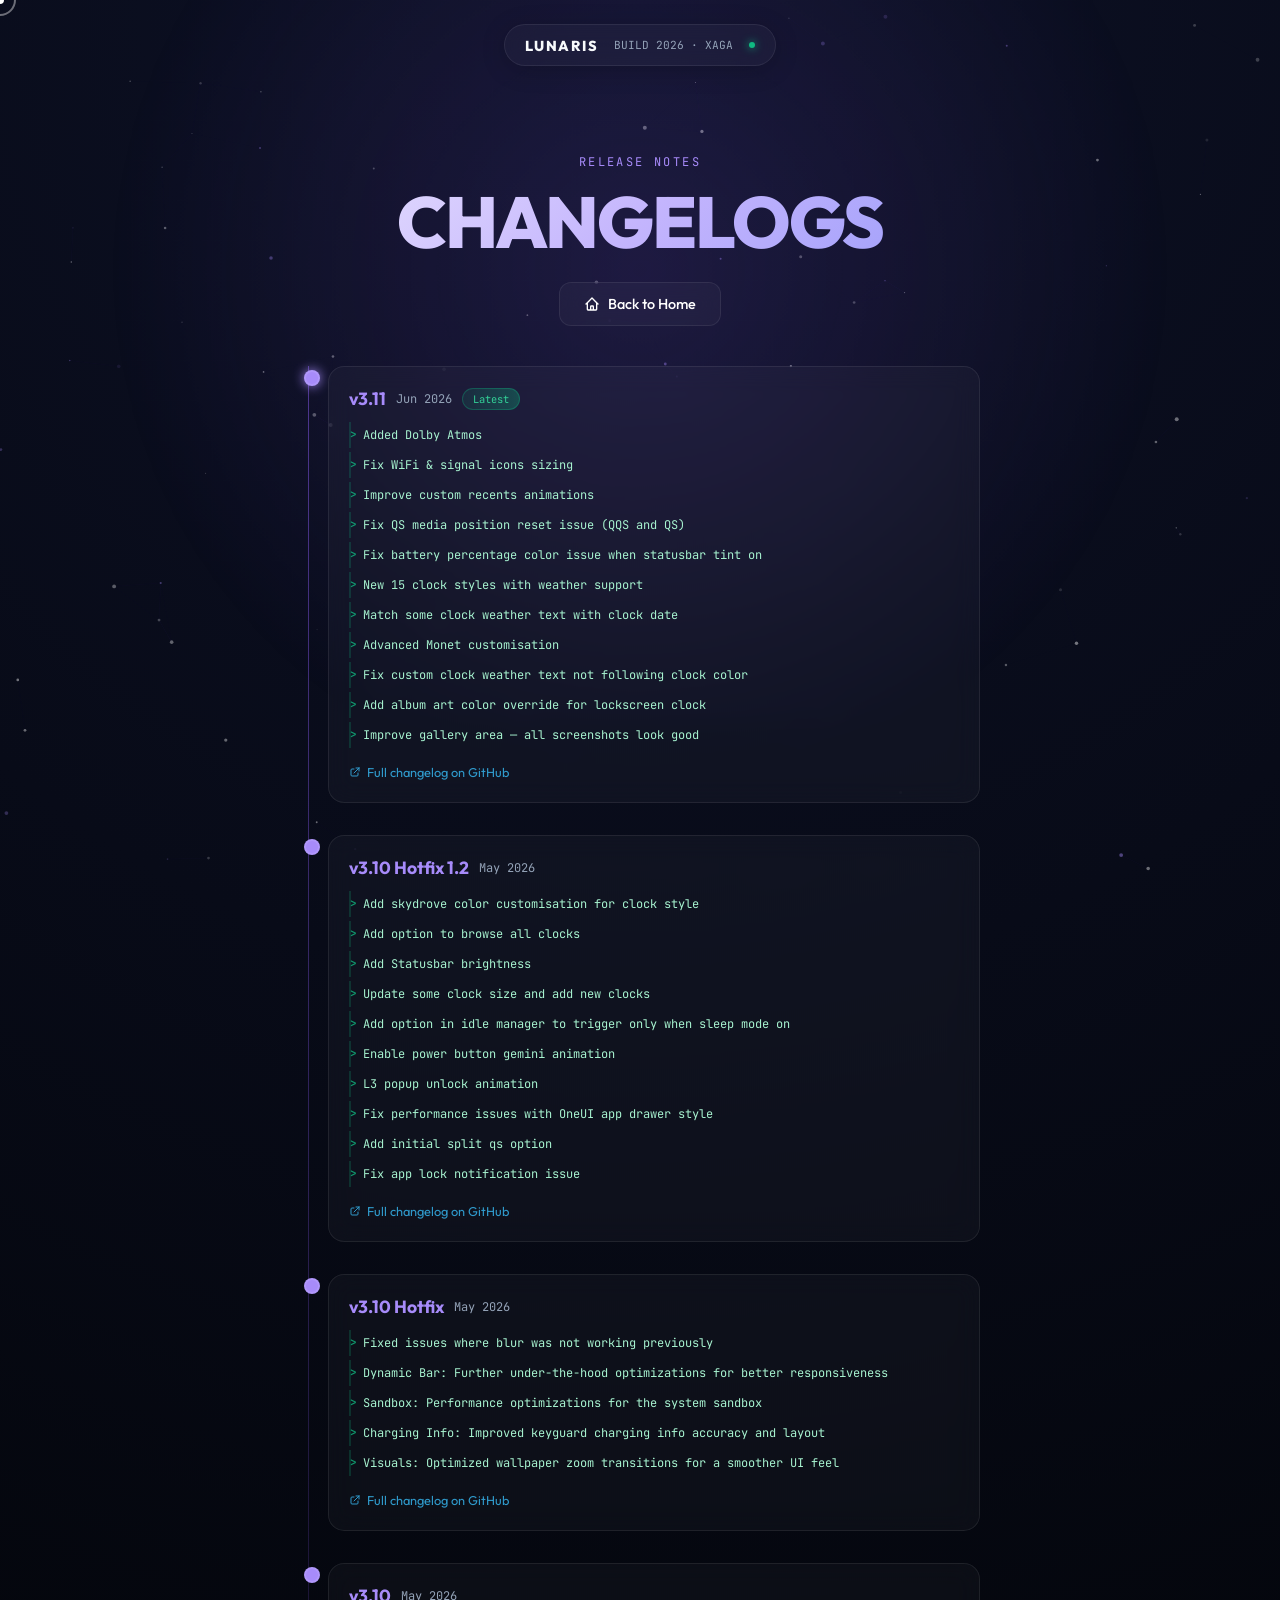
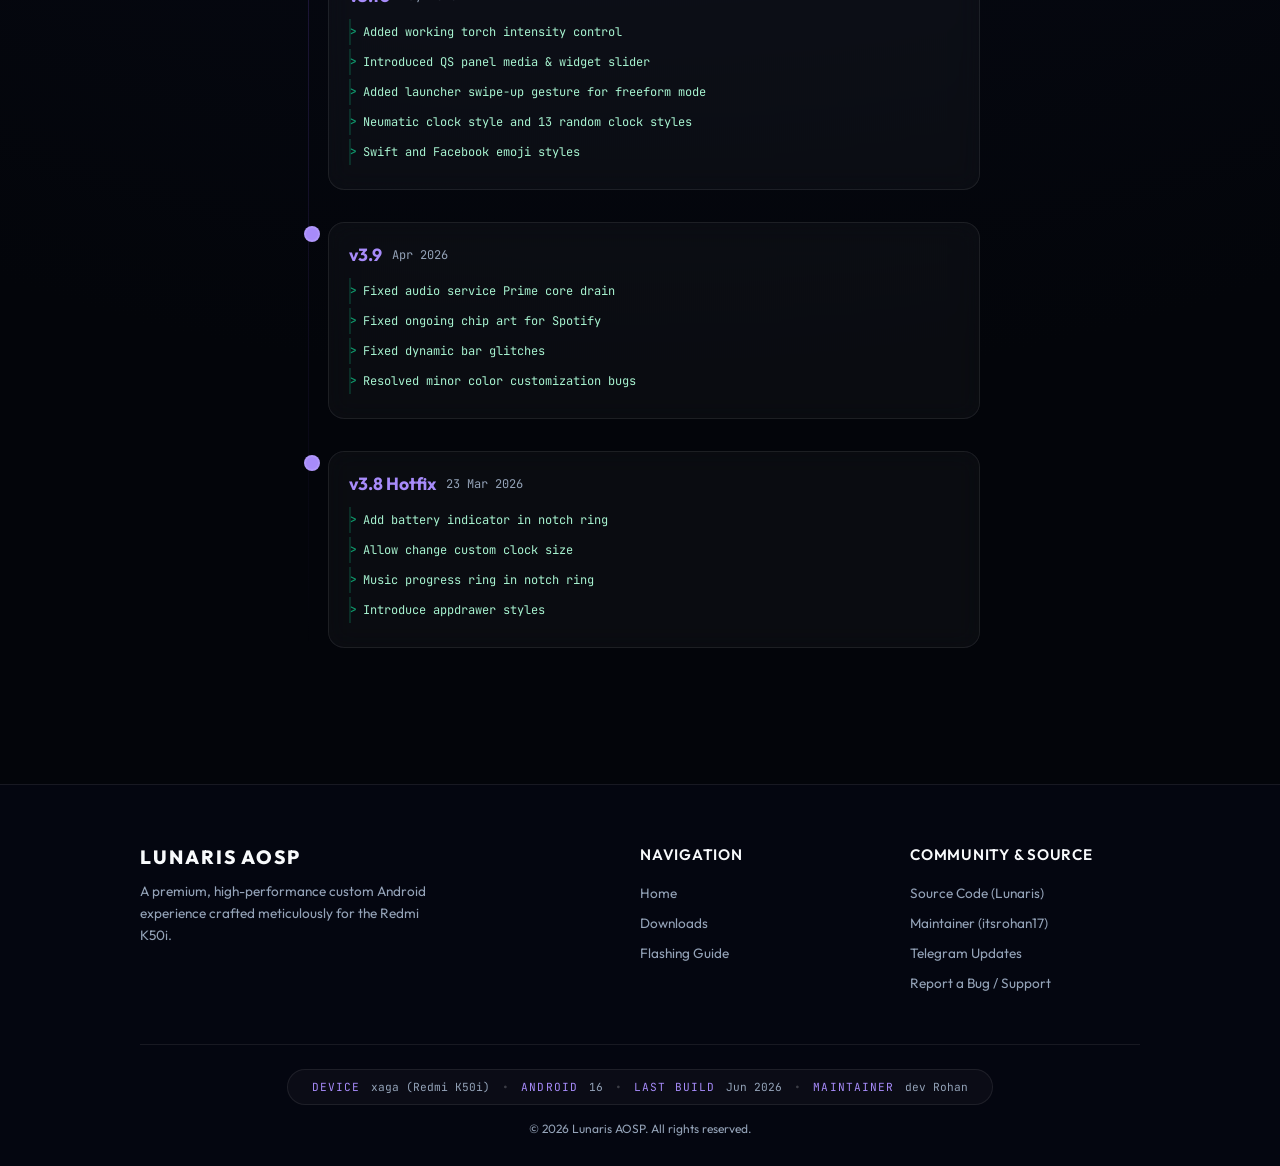
==== changelog.html @ ad2a1cb1 "Lunaris v3.11 update push" ====
<!DOCTYPE html>
<html lang="en">
<head>
  <meta charset="UTF-8">
  <meta name="viewport" content="width=device-width, initial-scale=1.0">
  <meta name="theme-color" content="#03050a">
  <title>Changelogs · Lunaris AOSP</title>
  <link rel="preconnect" href="https://fonts.googleapis.com">
  <link rel="preconnect" href="https://fonts.gstatic.com" crossorigin>
  <link href="https://fonts.googleapis.com/css2?family=Outfit:wght@300;400;500;600;700;800&family=JetBrains+Mono:wght@400;500&display=swap" rel="stylesheet">
  <script src="perf.js"></script>
  <link rel="stylesheet" href="perf.css">

  <style>
    :root { --bg: #03050a; --bg-gradient: radial-gradient(circle at top, #0d1126 0%, #03050a 70%); --border: rgba(255, 255, 255, 0.06); --violet: #a78bfa; --accent: #8b5cf6; --sky: #38bdf8; --text: #f8fafc; --muted: #94a3b8; --glass: rgba(255, 255, 255, 0.03); --glass-border: rgba(255, 255, 255, 0.08); }
    * { margin: 0; padding: 0; box-sizing: border-box; -webkit-tap-highlight-color: transparent; }
    html { scroll-behavior: smooth; }
    body { font-family: 'Outfit', sans-serif; background: var(--bg); background-image: var(--bg-gradient); color: var(--text); overflow-x: hidden; -webkit-font-smoothing: antialiased; }
    .ambient-glow { position: fixed; top: -20vh; left: 50%; transform: translateX(-50%); width: 120vw; height: 100vh; background: radial-gradient(circle, rgba(139, 92, 246, 0.15) 0%, transparent 60%); z-index: 0; pointer-events: none; animation: nebulaBreathe 12s ease-in-out infinite alternate; will-change: transform; }
    @media (max-width: 768px) { .ambient-glow { animation: none; opacity: 0.8; } }
    @keyframes nebulaBreathe { 0% { transform: translateX(-50%) scale(1); opacity: 0.8; } 100% { transform: translateX(-48%) scale(1.05); opacity: 1; } }
    #pc { position: fixed; inset: 0; z-index: 0; pointer-events: none; opacity: 0.7; }
    .rev { opacity: 0; transform: translateY(20px); animation: fadeUp 0.8s cubic-bezier(0.16, 1, 0.3, 1) forwards; }
    @keyframes fadeUp { to { opacity: 1; transform: translateY(0); } }
    .d1 { animation-delay: 0.1s; } .d2 { animation-delay: 0.2s; } .d3 { animation-delay: 0.3s; }
    header { position: relative; z-index: 10; padding: 24px 16px 0; text-align: center; }
    .nav { display: inline-flex; justify-content: space-between; align-items: center; margin: 0 auto 48px; padding: 10px 20px; background: var(--glass); border: 1px solid var(--glass-border); border-radius: 100px; backdrop-filter: blur(16px); box-shadow: 0 4px 24px rgba(0,0,0,0.2); gap: 16px; animation: navGlow 6s ease-in-out infinite; }
    @keyframes navGlow { 0%, 100% { border-color: rgba(255,255,255,0.08); box-shadow: 0 4px 24px rgba(0,0,0,0.2); } 50% { border-color: rgba(139,92,246,0.2); box-shadow: 0 4px 30px rgba(139,92,246,0.1); } }
    .nav-logo { font-weight: 800; font-size: 0.9rem; letter-spacing: 0.1em; color: var(--text); }
    .nav-badge { font-family: 'JetBrains Mono', monospace; font-size: 0.7rem; color: var(--muted); }
    .nav-dot { width: 6px; height: 6px; border-radius: 50%; background: #10b981; box-shadow: 0 0 8px #10b981; }
    .hero-content { margin-top: 40px; }
    .eyebrow { font-family: 'JetBrains Mono', monospace; font-size: 0.75rem; letter-spacing: 0.2em; color: var(--violet); text-transform: uppercase; margin-bottom: 16px; }
    h1 { font-size: clamp(2.5rem, 8vw, 4.5rem); font-weight: 800; line-height: 1; letter-spacing: -0.03em; background: linear-gradient(135deg, #fff 0%, #c4b5fd 25%, #818cf8 50%, #c4b5fd 75%, #fff 100%); background-size: 200% 200%; -webkit-background-clip: text; background-clip: text; color: transparent; margin-bottom: 24px; animation: gradientShift 8s ease infinite; }
    @keyframes gradientShift { 0% { background-position: 0% 50%; } 50% { background-position: 100% 50%; } 100% { background-position: 0% 50%; } }
    .btns { display: flex; flex-wrap: wrap; gap: 12px; justify-content: center; margin-bottom: 40px; position: relative; z-index: 20; }
    .btn { position: relative; display: inline-flex; align-items: center; gap: 8px; padding: 12px 24px; font-weight: 500; font-size: 0.9rem; border-radius: 12px; text-decoration: none; color: #fff; border: 1px solid transparent; cursor: pointer; overflow: hidden; transition: all 0.3s cubic-bezier(0.25, 0.8, 0.25, 1); }
    .btn:hover { transform: translateY(-3px); }
    .btn:active { transform: translateY(1px); }
    .btn::after { content: ''; position: absolute; top: 0; left: -100%; width: 50%; height: 100%; background: linear-gradient(90deg, transparent, rgba(255,255,255,0.25), transparent); transform: skewX(-20deg); transition: 0.6s ease; }
    .btn:hover::after { left: 150%; }
    .bg { background: var(--glass); border-color: var(--glass-border); backdrop-filter: blur(10px); }
    .bg:hover { background: rgba(255,255,255,0.08); border-color: rgba(255,255,255,0.2); box-shadow: 0 8px 24px rgba(0,0,0,0.3); }
    .timeline-section { position: relative; z-index: 10; padding: 0 16px 64px; }
    .timeline { max-width: 680px; margin: 0 auto; position: relative; padding-left: 28px; }
    .timeline::before { content: ''; position: absolute; left: 8px; top: 0; bottom: 0; width: 1px; background: linear-gradient(to bottom, rgba(139,92,246,0.5), transparent); }
    .scroll-reveal { opacity: 0; transform: translateY(24px); transition: opacity 0.7s cubic-bezier(0.16,1,0.3,1), transform 0.7s cubic-bezier(0.16,1,0.3,1); }
    .scroll-reveal.active { opacity: 1; transform: translateY(0); }
    .tl-item { position: relative; margin-bottom: 32px; opacity: 0; transform: translateX(-20px); transition: opacity 0.6s cubic-bezier(0.16,1,0.3,1), transform 0.6s cubic-bezier(0.16,1,0.3,1); }
    .tl-item.visible { opacity: 1; transform: translateX(0); }
    .tl-dot { position: absolute; left: -24px; top: 4px; width: 16px; height: 16px; border-radius: 50%; background: var(--violet); border: 2px solid rgba(255,255,255,0.1); }
    .tl-dot.latest { box-shadow: 0 0 12px var(--violet); }
    .tl-card { background: var(--glass); border: 1px solid var(--glass-border); border-radius: 16px; padding: 20px; backdrop-filter: blur(12px); transition: border-color 0.4s, transform 0.4s cubic-bezier(0.16,1,0.3,1), box-shadow 0.4s; }
    .tl-item.visible .tl-card:hover { border-color: rgba(139,92,246,0.3); }
    .tl-item:first-child.visible .tl-card { animation: tlLatestGlow 4s ease-in-out infinite; }
    @keyframes tlLatestGlow {
      0%, 100% { border-color: rgba(139,92,246,0.15); box-shadow: 0 0 20px rgba(139,92,246,0.05); }
      50% { border-color: rgba(139,92,246,0.35); box-shadow: 0 0 30px rgba(139,92,246,0.12), 0 8px 32px rgba(139,92,246,0.08); }
    }
    .tl-header { display: flex; align-items: center; gap: 10px; margin-bottom: 12px; flex-wrap: wrap; }
    .tl-version { font-weight: 700; font-size: 1.1rem; color: var(--violet); }
    .tl-date { font-family: 'JetBrains Mono', monospace; font-size: 0.75rem; color: var(--muted); }
    .tl-badge { font-size: 0.65rem; padding: 3px 10px; border-radius: 20px; font-family: 'JetBrains Mono', monospace; }
    .tl-badge.latest { background: rgba(16,185,129,0.15); border: 1px solid rgba(16,185,129,0.3); color: #34d399; }
    .tl-changes { list-style: none; padding: 0; }
    .tl-changes li { font-family: 'JetBrains Mono', monospace; font-size: 0.75rem; color: #a7f3d0; padding: 4px 0 4px 12px; position: relative; line-height: 1.5; border-left: 2px solid rgba(16,185,129,0.2); margin-bottom: 4px; }
    .tl-changes li::before { content: '>'; position: absolute; left: -1px; color: rgba(16,185,129,0.8); font-weight: 700; font-size: 0.7rem; }
    .tl-link { display: inline-flex; align-items: center; gap: 6px; margin-top: 12px; font-size: 0.8rem; color: var(--sky); text-decoration: none; opacity: 0.8; transition: opacity 0.25s, transform 0.25s; }
    .tl-link:hover { opacity: 1; transform: translateX(4px); }
    .premium-footer { position: relative; z-index: 10; background: rgba(5, 8, 20, 0.6); border-top: 1px solid var(--glass-border); padding: 60px 20px 30px; margin-top: 40px; }
    .footer-grid { display: grid; grid-template-columns: 2fr 1fr 1fr; gap: 40px; max-width: 1000px; margin: 0 auto 40px; }
    @media (max-width: 768px) { .footer-grid { grid-template-columns: 1fr; text-align: center; } }
    .footer-col h4 { font-weight: 600; font-size: 0.95rem; color: var(--text); margin-bottom: 20px; letter-spacing: 0.05em; text-transform: uppercase; }
    .footer-col a { display: block; color: var(--muted); text-decoration: none; font-size: 0.85rem; margin-bottom: 12px; transition: color 0.2s, padding-left 0.2s; }
    .footer-col a:hover { color: var(--violet); padding-left: 5px; }
    .brand-col .footer-logo { font-weight: 800; font-size: 1.2rem; letter-spacing: 0.1em; color: var(--text); display: block; margin-bottom: 12px; }
    .brand-col .footer-desc { color: var(--muted); font-size: 0.85rem; line-height: 1.6; max-width: 300px; }
    @media (max-width: 768px) { .brand-col .footer-desc { margin: 0 auto; } }
    .footer-bottom { max-width: 1000px; margin: 0 auto; border-top: 1px solid var(--glass-border); padding-top: 24px; display: flex; flex-direction: column; align-items: center; gap: 16px; }
    .device-info { display: flex; flex-wrap: wrap; justify-content: center; gap: 12px; font-family: 'JetBrains Mono', monospace; font-size: 0.7rem; color: var(--muted); background: var(--glass); padding: 10px 24px; border-radius: 30px; border: 1px solid var(--glass-border); }
    .info-label { color: var(--violet); text-transform: uppercase; letter-spacing: 0.1em; margin-right: 4px; }
    .dot-sep { color: rgba(255,255,255,0.2); }
    .copyright { font-size: 0.75rem; color: var(--muted); }
    ::-webkit-scrollbar { width: 8px; } ::-webkit-scrollbar-track { background: var(--bg); } ::-webkit-scrollbar-thumb { background: rgba(139,92,246,0.5); border-radius: 10px; } ::-webkit-scrollbar-thumb:hover { background: rgba(139,92,246,0.8); }
    /* === ANIMATIONS === */
    @keyframes timelineGlow {
      0%, 100% { background: linear-gradient(to bottom, rgba(139,92,246,0.5), transparent); }
      50% { background: linear-gradient(to bottom, rgba(139,92,246,0.9), rgba(139,92,246,0.2), transparent); }
    }
    .timeline::before { animation: timelineGlow 4s ease-in-out infinite; }

    @keyframes dotPulseTimeline {
      0%, 100% { box-shadow: 0 0 12px var(--violet); transform: scale(1); }
      50% { box-shadow: 0 0 20px var(--violet), 0 0 30px rgba(139,92,246,0.3); transform: scale(1.2); }
    }
    .tl-dot.latest { animation: dotPulseTimeline 2.5s ease-in-out infinite; }

    .tl-item.visible .tl-card:hover { transform: translateY(-3px); box-shadow: 0 10px 30px rgba(139,92,246,0.1); }

    @keyframes badgeShimmer {
      0% { background-position: -200% center; }
      100% { background-position: 200% center; }
    }
    .tl-badge.latest { background: linear-gradient(90deg, rgba(16,185,129,0.1) 0%, rgba(16,185,129,0.3) 50%, rgba(16,185,129,0.1) 100%); background-size: 200% 100%; animation: badgeShimmer 3s ease-in-out infinite; }

    .tl-changes li { opacity: 0; transform: translateX(-8px); transition: opacity 0.3s, transform 0.3s; }
    .tl-item.visible .tl-changes li { opacity: 1; transform: translateX(0); }
    .tl-item.visible .tl-changes li:nth-child(1) { transition-delay: 0.05s; }
    .tl-item.visible .tl-changes li:nth-child(2) { transition-delay: 0.1s; }
    .tl-item.visible .tl-changes li:nth-child(3) { transition-delay: 0.15s; }
    .tl-item.visible .tl-changes li:nth-child(4) { transition-delay: 0.2s; }
    .tl-item.visible .tl-changes li:nth-child(5) { transition-delay: 0.25s; }
    .tl-item.visible .tl-changes li:nth-child(6) { transition-delay: 0.3s; }
    .tl-item.visible .tl-changes li:nth-child(7) { transition-delay: 0.35s; }
    .tl-item.visible .tl-changes li:nth-child(8) { transition-delay: 0.4s; }
    .tl-item.visible .tl-changes li:nth-child(9) { transition-delay: 0.45s; }
    .tl-item.visible .tl-changes li:nth-child(10) { transition-delay: 0.5s; }
    .tl-item.visible .tl-changes li:nth-child(11) { transition-delay: 0.55s; }
    .tl-item.visible .tl-changes li:nth-child(12) { transition-delay: 0.6s; }
    @keyframes dotPulse {
      0%, 100% { box-shadow: 0 0 8px #10b981; }
      50% { box-shadow: 0 0 16px #10b981, 0 0 24px rgba(16,185,129,0.3); }
    }
    .nav-dot { animation: dotPulse 2s ease-in-out infinite; }

    .tl-version { transition: color 0.3s; }
    .tl-card:hover .tl-version { background: linear-gradient(135deg, var(--violet), #818cf8); -webkit-background-clip: text; background-clip: text; color: transparent; }

    .footer-col a { position: relative; }
    .footer-col a::before { content: '\2192'; position: absolute; left: -15px; opacity: 0; transform: translateX(-5px); transition: opacity 0.2s, transform 0.2s; color: var(--violet); }
    .footer-col a:hover::before { opacity: 1; transform: translateX(0); }

    @media (prefers-reduced-motion: reduce) {
      *, *::before, *::after { animation-duration: 0.01ms !important; animation-iteration-count: 1 !important; transition-duration: 0.01ms !important; }
    }
    @media (max-width: 768px) {
      .tl-dot.latest { animation: none; }
      .timeline::before { animation: none; }
      .tl-badge.latest { animation: none; }
      .tl-item:first-child.visible .tl-card { animation: none; }
      .nav { animation: none; }
      h1 { animation: none; }
      .footer-col a::before { display: none; }
    }

    @media (hover: hover) and (pointer: fine) { body { cursor: none; } .cursor-dot { width: 8px; height: 8px; background: #fff; position: fixed; pointer-events: none; border-radius: 50%; z-index: 99999; transform: translate(-50%, -50%); will-change: left, top; } .cursor-ring { width: 32px; height: 32px; border: 2px solid rgba(255,255,255,0.4); position: fixed; pointer-events: none; border-radius: 50%; z-index: 99998; transform: translate(-50%, -50%); transition: width 0.25s cubic-bezier(0.16,1,0.3,1), height 0.25s cubic-bezier(0.16,1,0.3,1), border-color 0.25s; will-change: left, top; } }
  </style>

</head>
<body>

  <canvas id="pc"></canvas>
  <div class="ambient-glow" id="nebula"></div>
  <div class="cursor-dot" id="cur-dot"></div>
  <div class="cursor-ring" id="cur-ring"></div>

  <header>
    <nav class="nav scroll-reveal">
      <a href="index.html" style="text-decoration:none;"><span class="nav-logo">LUNARIS</span></a>
      <span class="nav-badge">BUILD 2026 · XAGA</span>
      <div class="nav-dot"></div>
    </nav>
    <div class="hero-content">
      <p class="eyebrow rev d1">Release Notes</p>
      <div class="title-wrap rev d2">
        <h1>CHANGELOGS</h1>
      </div>
      <div class="btns rev d3">
        <a href="index.html" class="btn bg">
          <svg width="16" height="16" fill="none" stroke="currentColor" viewBox="0 0 24 24"><path stroke-linecap="round" stroke-linejoin="round" stroke-width="2" d="M3 12l2-2m0 0l7-7 7 7M5 10v10a1 1 0 001 1h3m10-11l2 2m-2-2v10a1 1 0 01-1 1h-3m-6 0a1 1 0 001-1v-4a1 1 0 011-1h2a1 1 0 011 1v4a1 1 0 001 1m-6 0h6"/></svg>
          Back to Home
        </a>
      </div>
    </div>
  </header>

  <section class="timeline-section scroll-reveal" id="changelog-section">
    <div class="timeline">
      
      <!-- v3.11 Entry -->
      <div class="tl-item">
        <div class="tl-dot latest"></div>
        <div class="tl-card">
          <div class="tl-header">
            <span class="tl-version">v3.11</span>
            <span class="tl-date">Jun 2026</span>
            <span class="tl-badge latest">Latest</span>
          </div>
          <ul class="tl-changes">
            <li>Added Dolby Atmos</li>
            <li>Fix WiFi & signal icons sizing</li>
            <li>Improve custom recents animations</li>
            <li>Fix QS media position reset issue (QQS and QS)</li>
            <li>Fix battery percentage color issue when statusbar tint on</li>
            <li>New 15 clock styles with weather support</li>
            <li>Match some clock weather text with clock date</li>
            <li>Advanced Monet customisation</li>
            <li>Fix custom clock weather text not following clock color</li>
            <li>Add album art color override for lockscreen clock</li>
            <li>Improve gallery area — all screenshots look good</li>
          </ul>
          <a href="https://github.com/itsrohan17/Lunaris-Aosp-xaga-/blob/main/CHANGELOG.md" target="_blank" class="tl-link">
            <svg width="12" height="12" fill="none" stroke="currentColor" viewBox="0 0 24 24"><path stroke-linecap="round" stroke-linejoin="round" stroke-width="2" d="M10 6H6a2 2 0 00-2 2v10a2 2 0 002 2h10a2 2 0 002-2v-4M14 4h6m0 0v6m0-6L10 14"/></svg>
            Full changelog on GitHub
          </a>
        </div>
      </div>

      <!-- v3.10 Hotfix 1.2 Entry -->
      <div class="tl-item">
        <div class="tl-dot"></div>
        <div class="tl-card">
          <div class="tl-header">
            <span class="tl-version">v3.10 Hotfix 1.2</span>
            <span class="tl-date">May 2026</span>
          </div>
          <ul class="tl-changes">
            <li>Add skydrove color customisation for clock style</li>
            <li>Add option to browse all clocks</li>
            <li>Add Statusbar brightness</li>
            <li>Update some clock size and add new clocks</li>
            <li>Add option in idle manager to trigger only when sleep mode on</li>
            <li>Enable power button gemini animation</li>
            <li>L3 popup unlock animation</li>
            <li>Fix performance issues with OneUI app drawer style</li>
            <li>Add initial split qs option</li>
            <li>Fix app lock notification issue</li>
          </ul>
          <a href="https://github.com/itsrohan17/Lunaris-Aosp-xaga-/blob/main/CHANGELOG.md" target="_blank" class="tl-link">
            <svg width="12" height="12" fill="none" stroke="currentColor" viewBox="0 0 24 24"><path stroke-linecap="round" stroke-linejoin="round" stroke-width="2" d="M10 6H6a2 2 0 00-2 2v10a2 2 0 002 2h10a2 2 0 002-2v-4M14 4h6m0 0v6m0-6L10 14"/></svg>
            Full changelog on GitHub
          </a>
        </div>
      </div>

      <!-- v3.10 Hotfix Entry -->
      <div class="tl-item">
        <div class="tl-dot"></div>
        <div class="tl-card">
          <div class="tl-header">
            <span class="tl-version">v3.10 Hotfix</span>
            <span class="tl-date">May 2026</span>
          </div>
          <ul class="tl-changes">
            <li>Fixed issues where blur was not working previously</li>
            <li>Dynamic Bar: Further under-the-hood optimizations for better responsiveness</li>
            <li>Sandbox: Performance optimizations for the system sandbox</li>
            <li>Charging Info: Improved keyguard charging info accuracy and layout</li>
            <li>Visuals: Optimized wallpaper zoom transitions for a smoother UI feel</li>
          </ul>
          <a href="https://github.com/itsrohan17/Lunaris-Aosp-xaga-/blob/main/CHANGELOG.md" target="_blank" class="tl-link">
            <svg width="12" height="12" fill="none" stroke="currentColor" viewBox="0 0 24 24"><path stroke-linecap="round" stroke-linejoin="round" stroke-width="2" d="M10 6H6a2 2 0 00-2 2v10a2 2 0 002 2h10a2 2 0 002-2v-4M14 4h6m0 0v6m0-6L10 14"/></svg>
            Full changelog on GitHub
          </a>
        </div>
      </div>

      <!-- v3.10 -->
      <div class="tl-item">
        <div class="tl-dot"></div>
        <div class="tl-card">
          <div class="tl-header">
            <span class="tl-version">v3.10</span>
            <span class="tl-date">May 2026</span>
          </div>
          <ul class="tl-changes">
            <li>Added working torch intensity control</li>
            <li>Introduced QS panel media & widget slider</li>
            <li>Added launcher swipe-up gesture for freeform mode</li>
            <li>Neumatic clock style and 13 random clock styles</li>
            <li>Swift and Facebook emoji styles</li>
          </ul>
        </div>
      </div>

      <!-- v3.9 -->
      <div class="tl-item">
        <div class="tl-dot"></div>
        <div class="tl-card">
          <div class="tl-header">
            <span class="tl-version">v3.9</span>
            <span class="tl-date">Apr 2026</span>
          </div>
          <ul class="tl-changes">
            <li>Fixed audio service Prime core drain</li>
            <li>Fixed ongoing chip art for Spotify</li>
            <li>Fixed dynamic bar glitches</li>
            <li>Resolved minor color customization bugs</li>
          </ul>
        </div>
      </div>

      <!-- v3.8 Hotfix -->
      <div class="tl-item">
        <div class="tl-dot"></div>
        <div class="tl-card">
          <div class="tl-header">
            <span class="tl-version">v3.8 Hotfix</span>
            <span class="tl-date">23 Mar 2026</span>
          </div>
          <ul class="tl-changes">
            <li>Add battery indicator in notch ring</li>
            <li>Allow change custom clock size</li>
            <li>Music progress ring in notch ring</li>
            <li>Introduce appdrawer styles</li>
          </ul>
        </div>
      </div>

    </div>
  </section>

  <footer class="premium-footer scroll-reveal">
    <div class="footer-grid">
      <div class="footer-col brand-col">
        <span class="footer-logo">LUNARIS AOSP</span>
        <p class="footer-desc">A premium, high-performance custom Android experience crafted meticulously for the Redmi K50i.</p>
      </div>
      <div class="footer-col">
        <h4>Navigation</h4>
        <a href="index.html">Home</a>
        <a href="downloads.html">Downloads</a>
        <a href="guide.html">Flashing Guide</a>
      </div>
      <div class="footer-col">
        <h4>Community & Source</h4>
        <a href="https://github.com/Lunaris-AOSP" target="_blank">Source Code (Lunaris)</a>
        <a href="https://github.com/itsrohan17" target="_blank">Maintainer (itsrohan17)</a>
        <a href="https://t.me/screenshotsxaga" target="_blank">Telegram Updates</a>
        <a href="https://t.me/XAGASupport" target="_blank">Report a Bug / Support</a>
      </div>
    </div>
    <div class="footer-bottom">
      <div class="device-info">
        <span><span class="info-label">Device</span> xaga (Redmi K50i)</span>
        <span class="dot-sep">•</span>
        <span><span class="info-label">Android</span> 16</span>
        <span class="dot-sep">•</span>
        <span><span class="info-label">Last Build</span> Jun 2026</span>
        <span class="dot-sep">•</span>
        <span><span class="info-label">Maintainer</span> dev Rohan</span>
      </div>
      <p class="copyright">© 2026 Lunaris AOSP. All rights reserved.</p>
    </div>
  </footer>

  <script>
    (function () {
      const isMobile = window.LUNARIS_IS_MOBILE ?? matchMedia('(max-width:767px)').matches;

      if (!isMobile) {
        const canvas = document.getElementById('pc');
        const ctx = canvas && canvas.getContext('2d');
        if (canvas && ctx) {
          let W, H, targetX = 0, targetY = 0, currentX = 0, currentY = 0;
          function resize() { W = canvas.width = innerWidth; H = canvas.height = innerHeight; }
          addEventListener('resize', resize, { passive: true }); resize();
          document.addEventListener('mousemove', (e) => { targetX = (e.clientX - W / 2) * 0.05; targetY = (e.clientY - H / 2) * 0.05; });
          const pts = Array.from({ length: 100 }, () => ({ x: Math.random() * W, y: Math.random() * H, vx: (Math.random() - 0.5) * 0.08, vy: (Math.random() - 0.5) * 0.08 - 0.04, s: Math.random() * 1.5 + 0.5, a: Math.random() * 0.5 + 0.1, td: 1, ts: Math.random() * 0.004 + 0.001, depth: Math.random() * 0.8 + 0.2, hue: Math.random() > 0.7 }));
          const LINK_DIST = 90;
          function loop() {
            ctx.clearRect(0, 0, W, H); currentX += (targetX - currentX) * 0.04; currentY += (targetY - currentY) * 0.04;
            const positions = pts.map(p => {
              p.x += p.vx; p.y += p.vy; p.a += p.ts * p.td;
              if (p.a > 0.8 || p.a < 0.1) p.td *= -1;
              if (p.x > W) p.x = 0; if (p.x < 0) p.x = W; if (p.y > H) p.y = 0; if (p.y < 0) p.y = H;
              return { x: p.x + (currentX * p.depth), y: p.y + (currentY * p.depth), a: p.a, hue: p.hue, s: p.s };
            });
            for (let i = 0; i < positions.length; i++) {
              for (let j = i + 1; j < positions.length; j++) {
                const dx = positions[i].x - positions[j].x, dy = positions[i].y - positions[j].y;
                const dist = Math.hypot(dx, dy);
                if (dist < LINK_DIST) {
                  const alpha = (1 - dist / LINK_DIST) * 0.12;
                  ctx.beginPath(); ctx.moveTo(positions[i].x, positions[i].y); ctx.lineTo(positions[j].x, positions[j].y);
                  ctx.strokeStyle = `rgba(139, 92, 246, ${alpha})`; ctx.lineWidth = 0.5; ctx.stroke();
                }
              }
            }
            positions.forEach((pos, i) => {
              const p = pts[i];
              ctx.beginPath(); ctx.arc(pos.x, pos.y, p.s, 0, Math.PI * 2);
              ctx.fillStyle = pos.hue ? `rgba(167, 139, 250, ${pos.a})` : `rgba(255, 255, 255, ${pos.a})`;
              ctx.fill();
            });
            requestAnimationFrame(loop);
          }
          loop();
        }
      } else {
        const canvas = document.getElementById('pc');
        if (canvas) canvas.hidden = true;
      }

      const tlObs = new IntersectionObserver(entries => { entries.forEach(e => { if (e.isIntersecting) e.target.classList.add('visible'); }); }, lunarisRevealOpts({ threshold: 0.15 }));
      document.querySelectorAll('.tl-item').forEach(el => tlObs.observe(el));
      const revealObs = new IntersectionObserver(entries => { entries.forEach(e => { if (e.isIntersecting) { e.target.classList.add('active'); revealObs.unobserve(e.target); } }); }, lunarisRevealOpts({ threshold: 0.08 }));
      document.querySelectorAll('.scroll-reveal').forEach(el => revealObs.observe(el));

      if (!isMobile) {
        const dot = document.getElementById('cur-dot'); const ring = document.getElementById('cur-ring');
        if (dot && ring) {
          let mx = 0, my = 0, dx = 0, dy = 0, rx = 0, ry = 0;
          document.addEventListener('mousemove', e => { mx = e.clientX; my = e.clientY; }, { passive: true });
          (function cursorLoop() {
            dx += (mx - dx) * 0.35; dy += (my - dy) * 0.35;
            rx += (mx - rx) * 0.15; ry += (my - ry) * 0.15;
            dot.style.left = dx + 'px'; dot.style.top = dy + 'px';
            ring.style.left = rx + 'px'; ring.style.top = ry + 'px';
            requestAnimationFrame(cursorLoop);
          })();
          document.querySelectorAll('a, button, .btn').forEach(el => { el.addEventListener('mouseenter', () => { ring.style.width = '48px'; ring.style.height = '48px'; ring.style.borderColor = 'rgba(139, 92, 246, 0.8)'; dot.style.background = '#8b5cf6'; }); el.addEventListener('mouseleave', () => { ring.style.width = '32px'; ring.style.height = '32px'; ring.style.borderColor = 'rgba(255,255,255,0.4)'; dot.style.background = '#fff'; }); });
          document.addEventListener('mouseleave', () => { dot.style.opacity = '0'; ring.style.opacity = '0'; }); document.addEventListener('mouseenter', () => { dot.style.opacity = '1'; ring.style.opacity = '1'; });
        }
      }
    })();
  </script>
</body>
</html>
---- perf.css ----
/* Lunaris — mobile performance & fluid animations */

@media (max-width: 768px) {
  html {
    scroll-behavior: auto;
  }

  /* backdrop-filter is the #1 mobile jank source */
  .nav,
  .feat,
  .bg,
  .dl-card,
  .terminal,
  .step-card,
  .filter-btn,
  .pf,
  .tl-card,
  .community-popup,
  .dl38-popup,
  .lightbox,
  .lightbox-nav,
  .gh-stat,
  .premium-footer,
  .cmd-row,
  .prereq-item,
  .boot-opt {
    -webkit-backdrop-filter: none !important;
    backdrop-filter: none !important;
  }

  .nav { background: rgba(8, 10, 22, 0.94); }
  .feat,
  .dl-card,
  .tl-card,
  .terminal,
  .step-card,
  .filter-btn {
    background: rgba(8, 10, 22, 0.88);
  }
  .bg { background: rgba(8, 10, 22, 0.8); }

  .ambient-glow {
    will-change: auto;
    animation: none !important;
    opacity: 0.55;
    transform: translate3d(-50%, 0, 0);
  }

  #pc {
    display: none !important;
  }

  /* Disable paint-heavy infinite loops */
  .nav,
  .nav-dot,
  h1,
  .chip,
  .feat-icon,
  .dl-arrow,
  .dl-latest .btn.bp,
  .dl-latest .dl-icon,
  .dl-latest.visible,
  .dl-badge-wrap,
  .t-dot.g,
  .tl-dot.latest,
  .timeline::before,
  .tl-badge.latest,
  .tl-item:first-child.visible .tl-card {
    animation: none !important;
  }

  /* GPU-friendly entrance — shorter, tighter stagger */
  .rev {
    animation: mobileFadeUp 0.45s cubic-bezier(0.22, 1, 0.36, 1) forwards;
    transform: translate3d(0, 12px, 0);
  }

  @keyframes mobileFadeUp {
    to {
      opacity: 1;
      transform: translate3d(0, 0, 0);
    }
  }

  .d1 { animation-delay: 0.02s !important; }
  .d2 { animation-delay: 0.05s !important; }
  .d3 { animation-delay: 0.08s !important; }
  .d4 { animation-delay: 0.11s !important; }
  .d5 { animation-delay: 0.14s !important; }
  .d6 { animation-delay: 0.17s !important; }

  .rev[style*="animation-delay"] {
    animation-delay: 0.2s !important;
  }

  .scroll-reveal {
    transition:
      opacity 0.35s cubic-bezier(0.22, 1, 0.36, 1),
      transform 0.35s cubic-bezier(0.22, 1, 0.36, 1);
    transform: translate3d(0, 14px, 0);
  }

  .scroll-reveal.active {
    transform: translate3d(0, 0, 0);
  }

  /* Above-fold nav: show immediately when perf.js marks it */
  html.is-mobile .scroll-reveal.in-view {
    opacity: 1;
    transform: translate3d(0, 0, 0);
  }

  .feat {
    transform: translate3d(0, 14px, 0);
    transition:
      opacity 0.35s cubic-bezier(0.22, 1, 0.36, 1),
      transform 0.35s cubic-bezier(0.22, 1, 0.36, 1),
      border-color 0.25s,
      background-color 0.25s;
  }

  .feat.visible {
    opacity: 1;
    transform: translate3d(0, 0, 0);
  }

  .feat.rev {
    animation: mobileFadeUp 0.45s cubic-bezier(0.22, 1, 0.36, 1) forwards;
  }

  .feat.rev.visible {
    opacity: 1;
    transform: translate3d(0, 0, 0);
  }

  .terminal-wrap {
    transition:
      opacity 0.35s cubic-bezier(0.22, 1, 0.36, 1),
      transform 0.35s cubic-bezier(0.22, 1, 0.36, 1);
    transform: translate3d(0, 14px, 0);
  }

  .terminal-wrap.visible {
    opacity: 1;
    transform: translate3d(0, 0, 0);
  }

  .rev,
  .scroll-reveal,
  .feat,
  .terminal-wrap,
  .dl-card,
  .pw {
    -webkit-backface-visibility: hidden;
    backface-visibility: hidden;
  }

  /* Avoid transition: all — limits repaints */
  .btn,
  .filter-btn,
  .pf,
  .pw,
  .dl-card,
  .tl-card,
  .mtab,
  .cmd-copy {
    transition-property: transform, opacity, border-color, background-color, box-shadow, color;
    transition-duration: 0.22s;
    transition-timing-function: cubic-bezier(0.22, 1, 0.36, 1);
  }

  .btn:hover,
  .feat:hover,
  .dl-card:hover,
  .tl-card:hover,
  .pf:hover {
    transform: none;
  }

  .footer-col a::before {
    display: none;
  }

  .dl-card {
    transform: translate3d(0, 14px, 0);
    transition:
      opacity 0.35s cubic-bezier(0.22, 1, 0.36, 1),
      transform 0.35s cubic-bezier(0.22, 1, 0.36, 1),
      border-color 0.25s,
      box-shadow 0.25s;
  }

  .dl-card.visible {
    opacity: 1;
    transform: translate3d(0, 0, 0);
  }

  .dl-card:nth-child(1) { transition-delay: 0s !important; }
  .dl-card:nth-child(2) { transition-delay: 0.04s !important; }
  .dl-card:nth-child(3) { transition-delay: 0.08s !important; }
  .dl-card:nth-child(4) { transition-delay: 0.12s !important; }
  .dl-card:nth-child(5) { transition-delay: 0.16s !important; }
  .dl-card:nth-child(6) { transition-delay: 0.2s !important; }

  .dl-card.visible .dl-changelog li {
    transition-duration: 0.2s !important;
    transition-delay: 0s !important;
  }

  .tl-card,
  .tl-item {
    transform: translate3d(0, 14px, 0);
    transition-duration: 0.35s !important;
  }

  .tl-item.visible .tl-card,
  .tl-item.visible {
    transform: translate3d(0, 0, 0);
  }

  /* Defer layout for below-fold sections */
  .features,
  .ss,
  .premium-footer,
  .dl-section,
  .terminal-section,
  .timeline-section,
  .quick-install {
    content-visibility: auto;
    contain-intrinsic-size: auto 480px;
  }
}
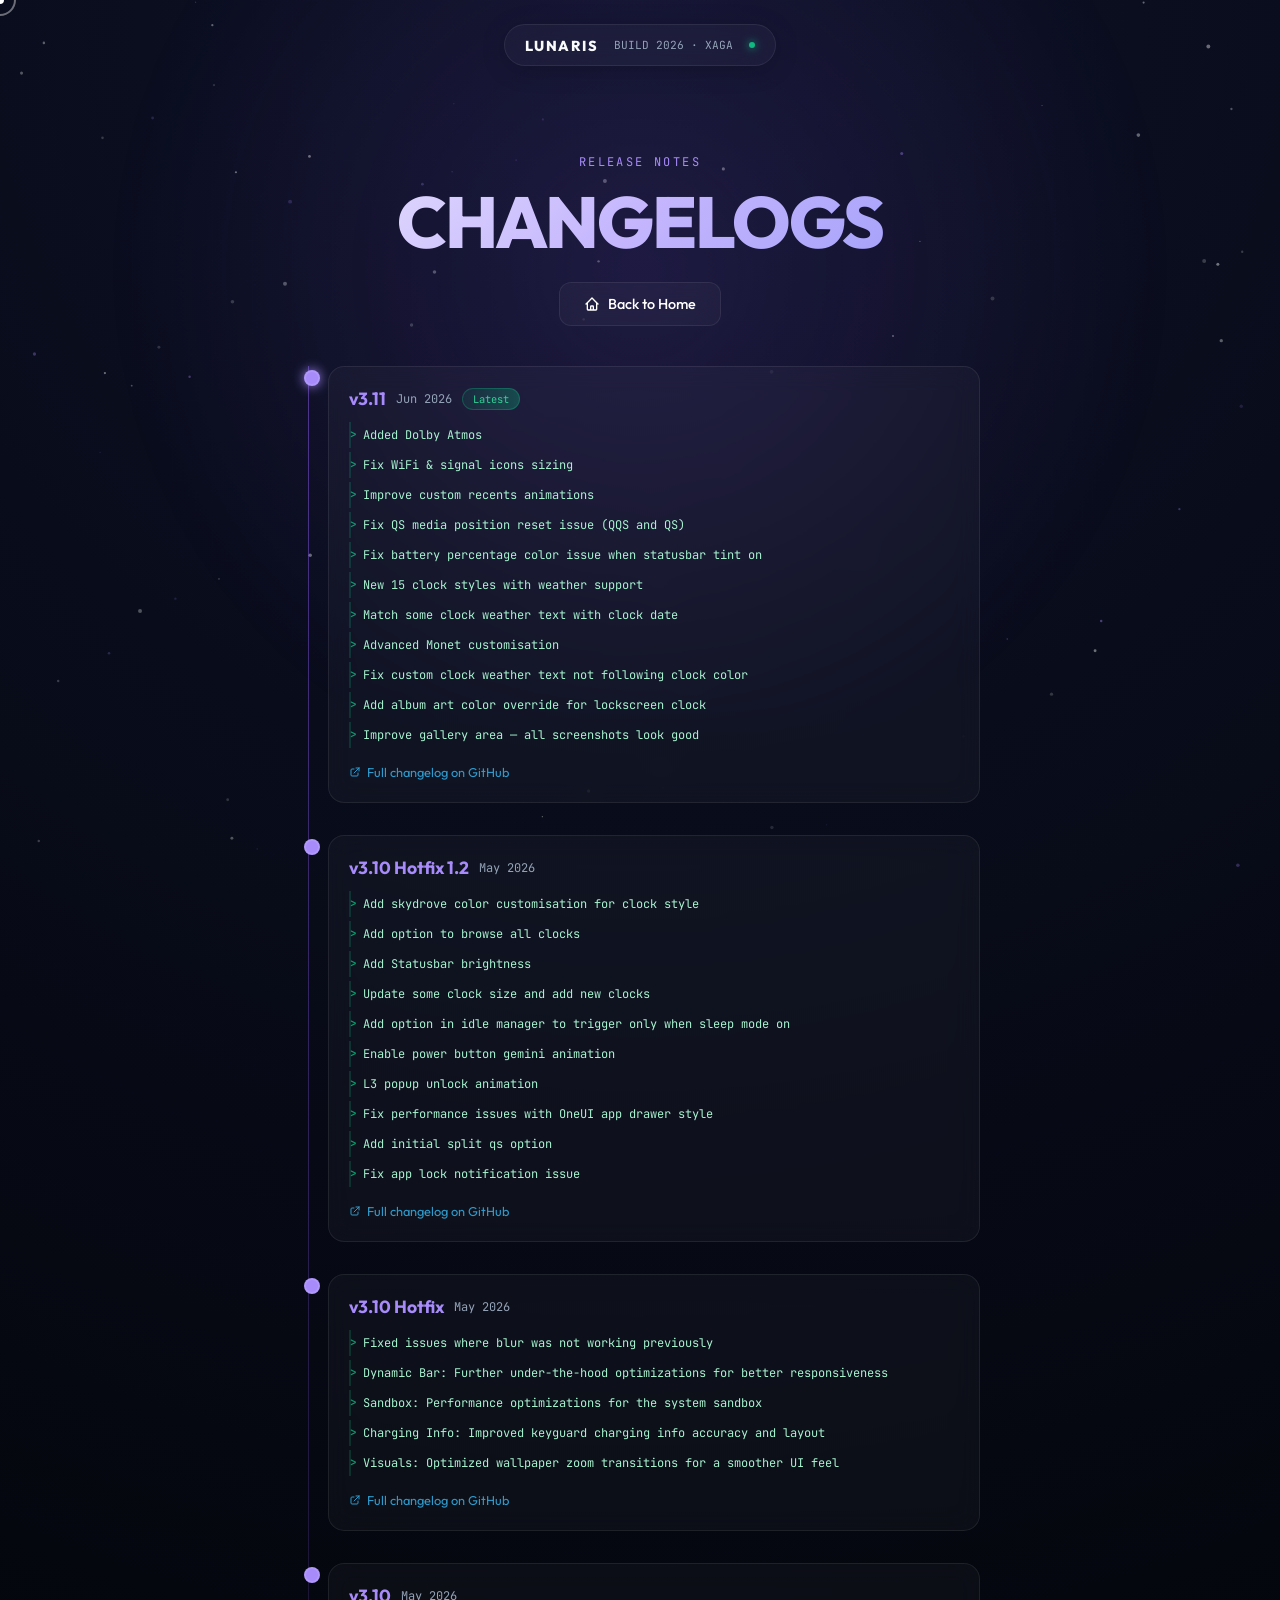
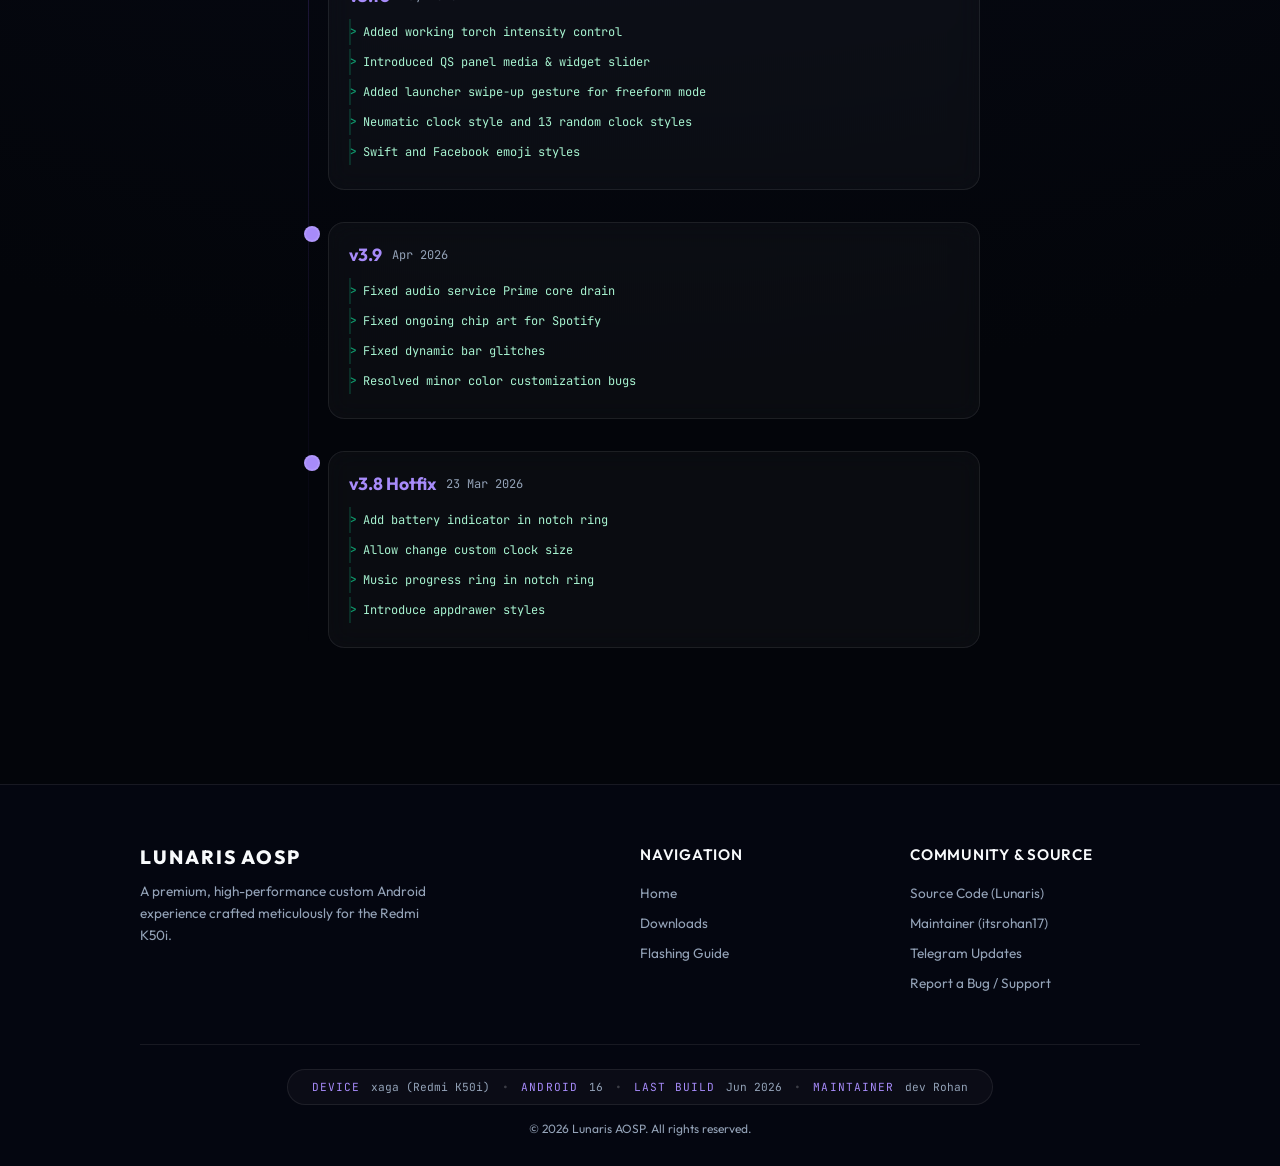
==== commit 446a524e: "fixed some ui changes" ====
--- a/changelog.html
+++ b/changelog.html
@@ -9,6 +9,7 @@
   <link rel="preconnect" href="https://fonts.gstatic.com" crossorigin>
   <link href="https://fonts.googleapis.com/css2?family=Outfit:wght@300;400;500;600;700;800&family=JetBrains+Mono:wght@400;500&display=swap" rel="stylesheet">
   <script src="perf.js"></script>
+  <script src="stars.js" defer></script>
   <link rel="stylesheet" href="perf.css">
 
   <style>
@@ -348,50 +349,6 @@
     (function () {
       const isMobile = window.LUNARIS_IS_MOBILE ?? matchMedia('(max-width:767px)').matches;
 
-      if (!isMobile) {
-        const canvas = document.getElementById('pc');
-        const ctx = canvas && canvas.getContext('2d');
-        if (canvas && ctx) {
-          let W, H, targetX = 0, targetY = 0, currentX = 0, currentY = 0;
-          function resize() { W = canvas.width = innerWidth; H = canvas.height = innerHeight; }
-          addEventListener('resize', resize, { passive: true }); resize();
-          document.addEventListener('mousemove', (e) => { targetX = (e.clientX - W / 2) * 0.05; targetY = (e.clientY - H / 2) * 0.05; });
-          const pts = Array.from({ length: 100 }, () => ({ x: Math.random() * W, y: Math.random() * H, vx: (Math.random() - 0.5) * 0.08, vy: (Math.random() - 0.5) * 0.08 - 0.04, s: Math.random() * 1.5 + 0.5, a: Math.random() * 0.5 + 0.1, td: 1, ts: Math.random() * 0.004 + 0.001, depth: Math.random() * 0.8 + 0.2, hue: Math.random() > 0.7 }));
-          const LINK_DIST = 90;
-          function loop() {
-            ctx.clearRect(0, 0, W, H); currentX += (targetX - currentX) * 0.04; currentY += (targetY - currentY) * 0.04;
-            const positions = pts.map(p => {
-              p.x += p.vx; p.y += p.vy; p.a += p.ts * p.td;
-              if (p.a > 0.8 || p.a < 0.1) p.td *= -1;
-              if (p.x > W) p.x = 0; if (p.x < 0) p.x = W; if (p.y > H) p.y = 0; if (p.y < 0) p.y = H;
-              return { x: p.x + (currentX * p.depth), y: p.y + (currentY * p.depth), a: p.a, hue: p.hue, s: p.s };
-            });
-            for (let i = 0; i < positions.length; i++) {
-              for (let j = i + 1; j < positions.length; j++) {
-                const dx = positions[i].x - positions[j].x, dy = positions[i].y - positions[j].y;
-                const dist = Math.hypot(dx, dy);
-                if (dist < LINK_DIST) {
-                  const alpha = (1 - dist / LINK_DIST) * 0.12;
-                  ctx.beginPath(); ctx.moveTo(positions[i].x, positions[i].y); ctx.lineTo(positions[j].x, positions[j].y);
-                  ctx.strokeStyle = `rgba(139, 92, 246, ${alpha})`; ctx.lineWidth = 0.5; ctx.stroke();
-                }
-              }
-            }
-            positions.forEach((pos, i) => {
-              const p = pts[i];
-              ctx.beginPath(); ctx.arc(pos.x, pos.y, p.s, 0, Math.PI * 2);
-              ctx.fillStyle = pos.hue ? `rgba(167, 139, 250, ${pos.a})` : `rgba(255, 255, 255, ${pos.a})`;
-              ctx.fill();
-            });
-            requestAnimationFrame(loop);
-          }
-          loop();
-        }
-      } else {
-        const canvas = document.getElementById('pc');
-        if (canvas) canvas.hidden = true;
-      }
-
       const tlObs = new IntersectionObserver(entries => { entries.forEach(e => { if (e.isIntersecting) e.target.classList.add('visible'); }); }, lunarisRevealOpts({ threshold: 0.15 }));
       document.querySelectorAll('.tl-item').forEach(el => tlObs.observe(el));
       const revealObs = new IntersectionObserver(entries => { entries.forEach(e => { if (e.isIntersecting) { e.target.classList.add('active'); revealObs.unobserve(e.target); } }); }, lunarisRevealOpts({ threshold: 0.08 }));
--- a/perf.css
+++ b/perf.css
@@ -1,11 +1,11 @@
-/* Lunaris — mobile performance & fluid animations */
+/* Lunaris — mobile performance & layout fixes */
 
 @media (max-width: 768px) {
   html {
     scroll-behavior: auto;
   }
 
-  /* backdrop-filter is the #1 mobile jank source */
+  /* backdrop-filter is costly on mobile GPUs */
   .nav,
   .feat,
   .bg,
@@ -23,7 +23,8 @@
   .premium-footer,
   .cmd-row,
   .prereq-item,
-  .boot-opt {
+  .boot-opt,
+  .device-info {
     -webkit-backdrop-filter: none !important;
     backdrop-filter: none !important;
   }
@@ -34,7 +35,8 @@
   .tl-card,
   .terminal,
   .step-card,
-  .filter-btn {
+  .filter-btn,
+  .device-info {
     background: rgba(8, 10, 22, 0.88);
   }
   .bg { background: rgba(8, 10, 22, 0.8); }
@@ -47,10 +49,15 @@
   }
 
   #pc {
-    display: none !important;
-  }
-
-  /* Disable paint-heavy infinite loops */
+    display: block !important;
+    opacity: 0.55;
+    position: fixed;
+    inset: 0;
+    z-index: 0;
+    pointer-events: none;
+  }
+
+  /* Disable paint-heavy infinite loops (keep stars) */
   .nav,
   .nav-dot,
   h1,
@@ -60,7 +67,6 @@
   .dl-latest .btn.bp,
   .dl-latest .dl-icon,
   .dl-latest.visible,
-  .dl-badge-wrap,
   .t-dot.g,
   .tl-dot.latest,
   .timeline::before,
@@ -69,7 +75,282 @@
     animation: none !important;
   }
 
-  /* GPU-friendly entrance — shorter, tighter stagger */
+  /* ── Nav & header ── */
+  header {
+    padding: 16px 12px 0;
+  }
+
+  .nav {
+    flex-wrap: wrap;
+    justify-content: center;
+    gap: 10px;
+    max-width: calc(100vw - 24px);
+    padding: 10px 16px;
+    margin-bottom: 32px;
+  }
+
+  .nav-badge {
+    font-size: 0.62rem;
+    letter-spacing: 0.04em;
+  }
+
+  .hero-content {
+    margin-top: 24px;
+  }
+
+  h1 {
+    font-size: clamp(2.2rem, 12vw, 3.5rem);
+    margin-bottom: 16px;
+  }
+
+  .gh-stats {
+    gap: 8px;
+    margin-bottom: 32px;
+  }
+
+  .gh-stat {
+    font-size: 0.68rem;
+    padding: 6px 12px;
+  }
+
+  .btns {
+    margin-bottom: 48px;
+    padding: 0 4px;
+  }
+
+  .btn {
+    min-height: 44px;
+  }
+
+  /* ── Download cards (badge clipping fix) ── */
+  .dl-section {
+    padding: 0 12px 48px;
+    overflow: visible;
+    content-visibility: visible;
+  }
+
+  .dl-grid-3 {
+    grid-template-columns: 1fr;
+    gap: 24px;
+    max-width: min(100%, 420px);
+    padding: 0;
+    overflow: visible;
+  }
+
+  .dl-card {
+    overflow: visible;
+    padding: 20px 18px 18px;
+    width: 100%;
+  }
+
+  /* Badge in normal flow — no negative offset clipping */
+  .dl-badge-wrap {
+    position: static !important;
+    transform: none !important;
+    display: flex;
+    justify-content: center;
+    margin: 0 0 14px;
+    animation: none !important;
+  }
+
+  .dl-ver-badge {
+    font-size: 0.68rem;
+    padding: 5px 14px;
+  }
+
+  .dl-icon {
+    margin: 0 0 10px;
+    font-size: 2rem;
+  }
+
+  .dl-ver {
+    font-size: 1.05rem;
+    line-height: 1.3;
+    word-break: break-word;
+  }
+
+  .dl-device {
+    margin-bottom: 12px;
+  }
+
+  .dl-tags {
+    gap: 6px;
+    margin-bottom: 14px;
+  }
+
+  .dl-tags li {
+    font-size: 0.62rem;
+    padding: 4px 9px;
+  }
+
+  .dl-changelog li {
+    font-size: 0.68rem;
+    padding-left: 8px;
+  }
+
+  .dl-btn-group {
+    margin-top: 4px;
+  }
+
+  /* ── Gallery ── */
+  .ss {
+    padding: 0 10px 48px;
+    content-visibility: visible;
+  }
+
+  .ss-filters {
+    gap: 6px;
+    padding: 0 4px;
+  }
+
+  .filter-btn {
+    padding: 8px 14px;
+    font-size: 0.8rem;
+  }
+
+  .ss-carousel {
+    gap: 16px;
+    padding: 10px 4px 32px;
+  }
+
+  .pw {
+    width: min(72vw, 200px);
+  }
+
+  /* ── Features ── */
+  .features {
+    padding: 0 12px 48px;
+    content-visibility: visible;
+  }
+
+  .features-grid {
+    gap: 16px;
+  }
+
+  .feat {
+    padding: 24px 20px;
+  }
+
+  /* ── Guide / terminal ── */
+  .terminal-section {
+    padding: 0 12px 48px;
+    content-visibility: visible;
+  }
+
+  .terminal-wrap {
+    max-width: 100%;
+  }
+
+  .method-tabs {
+    flex-wrap: wrap;
+  }
+
+  .mtab {
+    flex: 1 1 30%;
+    min-width: 0;
+    font-size: 0.78rem;
+    padding: 10px 6px;
+  }
+
+  .cmd-row {
+    flex-wrap: wrap;
+    align-items: flex-start;
+    gap: 8px;
+  }
+
+  .cmd-text {
+    flex: 1 1 100%;
+    font-size: 0.68rem;
+    word-break: break-word;
+    overflow-wrap: anywhere;
+  }
+
+  .cmd-copy {
+    margin-left: auto;
+    min-height: 32px;
+  }
+
+  /* ── Changelog timeline ── */
+  .timeline-section {
+    padding: 0 12px 48px;
+    content-visibility: visible;
+  }
+
+  .timeline {
+    padding-left: 24px;
+  }
+
+  .tl-item {
+    transform: translate3d(0, 14px, 0) !important;
+    opacity: 0;
+    transition:
+      opacity 0.35s cubic-bezier(0.22, 1, 0.36, 1),
+      transform 0.35s cubic-bezier(0.22, 1, 0.36, 1) !important;
+  }
+
+  .tl-item.visible {
+    opacity: 1;
+    transform: translate3d(0, 0, 0) !important;
+  }
+
+  .tl-dot {
+    left: -20px;
+  }
+
+  .tl-card {
+    padding: 16px;
+  }
+
+  .tl-header {
+    gap: 8px;
+  }
+
+  .tl-version {
+    font-size: 1rem;
+  }
+
+  /* ── Footer ── */
+  .premium-footer {
+    padding: 48px 16px 24px;
+    content-visibility: visible;
+  }
+
+  .footer-grid {
+    gap: 28px;
+  }
+
+  .device-info {
+    padding: 10px 16px;
+    font-size: 0.65rem;
+    gap: 8px;
+    border-radius: 16px;
+    max-width: 100%;
+  }
+
+  .dot-sep {
+    display: none;
+  }
+
+  .device-info span {
+    display: block;
+    width: 100%;
+    text-align: center;
+  }
+
+  /* ── Lightbox ── */
+  .lightbox-close {
+    top: 12px;
+    right: 16px;
+    font-size: 32px;
+  }
+
+  .lightbox-content {
+    max-width: 94vw;
+    max-height: 82vh;
+    border-radius: 16px;
+  }
+
+  /* ── Animations (GPU-friendly) ── */
   .rev {
     animation: mobileFadeUp 0.45s cubic-bezier(0.22, 1, 0.36, 1) forwards;
     transform: translate3d(0, 12px, 0);
@@ -104,7 +385,6 @@
     transform: translate3d(0, 0, 0);
   }
 
-  /* Above-fold nav: show immediately when perf.js marks it */
   html.is-mobile .scroll-reveal.in-view {
     opacity: 1;
     transform: translate3d(0, 0, 0);
@@ -119,18 +399,14 @@
       background-color 0.25s;
   }
 
-  .feat.visible {
-    opacity: 1;
-    transform: translate3d(0, 0, 0);
-  }
-
-  .feat.rev {
-    animation: mobileFadeUp 0.45s cubic-bezier(0.22, 1, 0.36, 1) forwards;
-  }
-
+  .feat.visible,
   .feat.rev.visible {
     opacity: 1;
     transform: translate3d(0, 0, 0);
+  }
+
+  .feat.rev {
+    animation: mobileFadeUp 0.45s cubic-bezier(0.22, 1, 0.36, 1) forwards;
   }
 
   .terminal-wrap {
@@ -145,17 +421,43 @@
     transform: translate3d(0, 0, 0);
   }
 
+  .dl-card {
+    transform: translate3d(0, 14px, 0);
+    transition:
+      opacity 0.35s cubic-bezier(0.22, 1, 0.36, 1),
+      transform 0.35s cubic-bezier(0.22, 1, 0.36, 1),
+      border-color 0.25s,
+      box-shadow 0.25s;
+  }
+
+  .dl-card.visible {
+    opacity: 1;
+    transform: translate3d(0, 0, 0);
+  }
+
+  .dl-card:nth-child(1) { transition-delay: 0s !important; }
+  .dl-card:nth-child(2) { transition-delay: 0.04s !important; }
+  .dl-card:nth-child(3) { transition-delay: 0.08s !important; }
+  .dl-card:nth-child(4) { transition-delay: 0.12s !important; }
+  .dl-card:nth-child(5) { transition-delay: 0.16s !important; }
+  .dl-card:nth-child(6) { transition-delay: 0.2s !important; }
+
+  .dl-card.visible .dl-changelog li {
+    transition-duration: 0.2s !important;
+    transition-delay: 0s !important;
+  }
+
   .rev,
   .scroll-reveal,
   .feat,
   .terminal-wrap,
   .dl-card,
-  .pw {
+  .pw,
+  .tl-item {
     -webkit-backface-visibility: hidden;
     backface-visibility: hidden;
   }
 
-  /* Avoid transition: all — limits repaints */
   .btn,
   .filter-btn,
   .pf,
@@ -181,52 +483,14 @@
     display: none;
   }
 
-  .dl-card {
-    transform: translate3d(0, 14px, 0);
-    transition:
-      opacity 0.35s cubic-bezier(0.22, 1, 0.36, 1),
-      transform 0.35s cubic-bezier(0.22, 1, 0.36, 1),
-      border-color 0.25s,
-      box-shadow 0.25s;
-  }
-
-  .dl-card.visible {
-    opacity: 1;
-    transform: translate3d(0, 0, 0);
-  }
-
-  .dl-card:nth-child(1) { transition-delay: 0s !important; }
-  .dl-card:nth-child(2) { transition-delay: 0.04s !important; }
-  .dl-card:nth-child(3) { transition-delay: 0.08s !important; }
-  .dl-card:nth-child(4) { transition-delay: 0.12s !important; }
-  .dl-card:nth-child(5) { transition-delay: 0.16s !important; }
-  .dl-card:nth-child(6) { transition-delay: 0.2s !important; }
-
-  .dl-card.visible .dl-changelog li {
-    transition-duration: 0.2s !important;
-    transition-delay: 0s !important;
-  }
-
-  .tl-card,
-  .tl-item {
-    transform: translate3d(0, 14px, 0);
-    transition-duration: 0.35s !important;
-  }
-
-  .tl-item.visible .tl-card,
-  .tl-item.visible {
-    transform: translate3d(0, 0, 0);
-  }
-
-  /* Defer layout for below-fold sections */
+  .footer-col a:hover {
+    padding-left: 0;
+  }
+
+  /* Below-fold sections — skip only on homepage gallery/features */
   .features,
-  .ss,
-  .premium-footer,
-  .dl-section,
-  .terminal-section,
-  .timeline-section,
-  .quick-install {
+  .ss {
     content-visibility: auto;
-    contain-intrinsic-size: auto 480px;
+    contain-intrinsic-size: auto 400px;
   }
 }
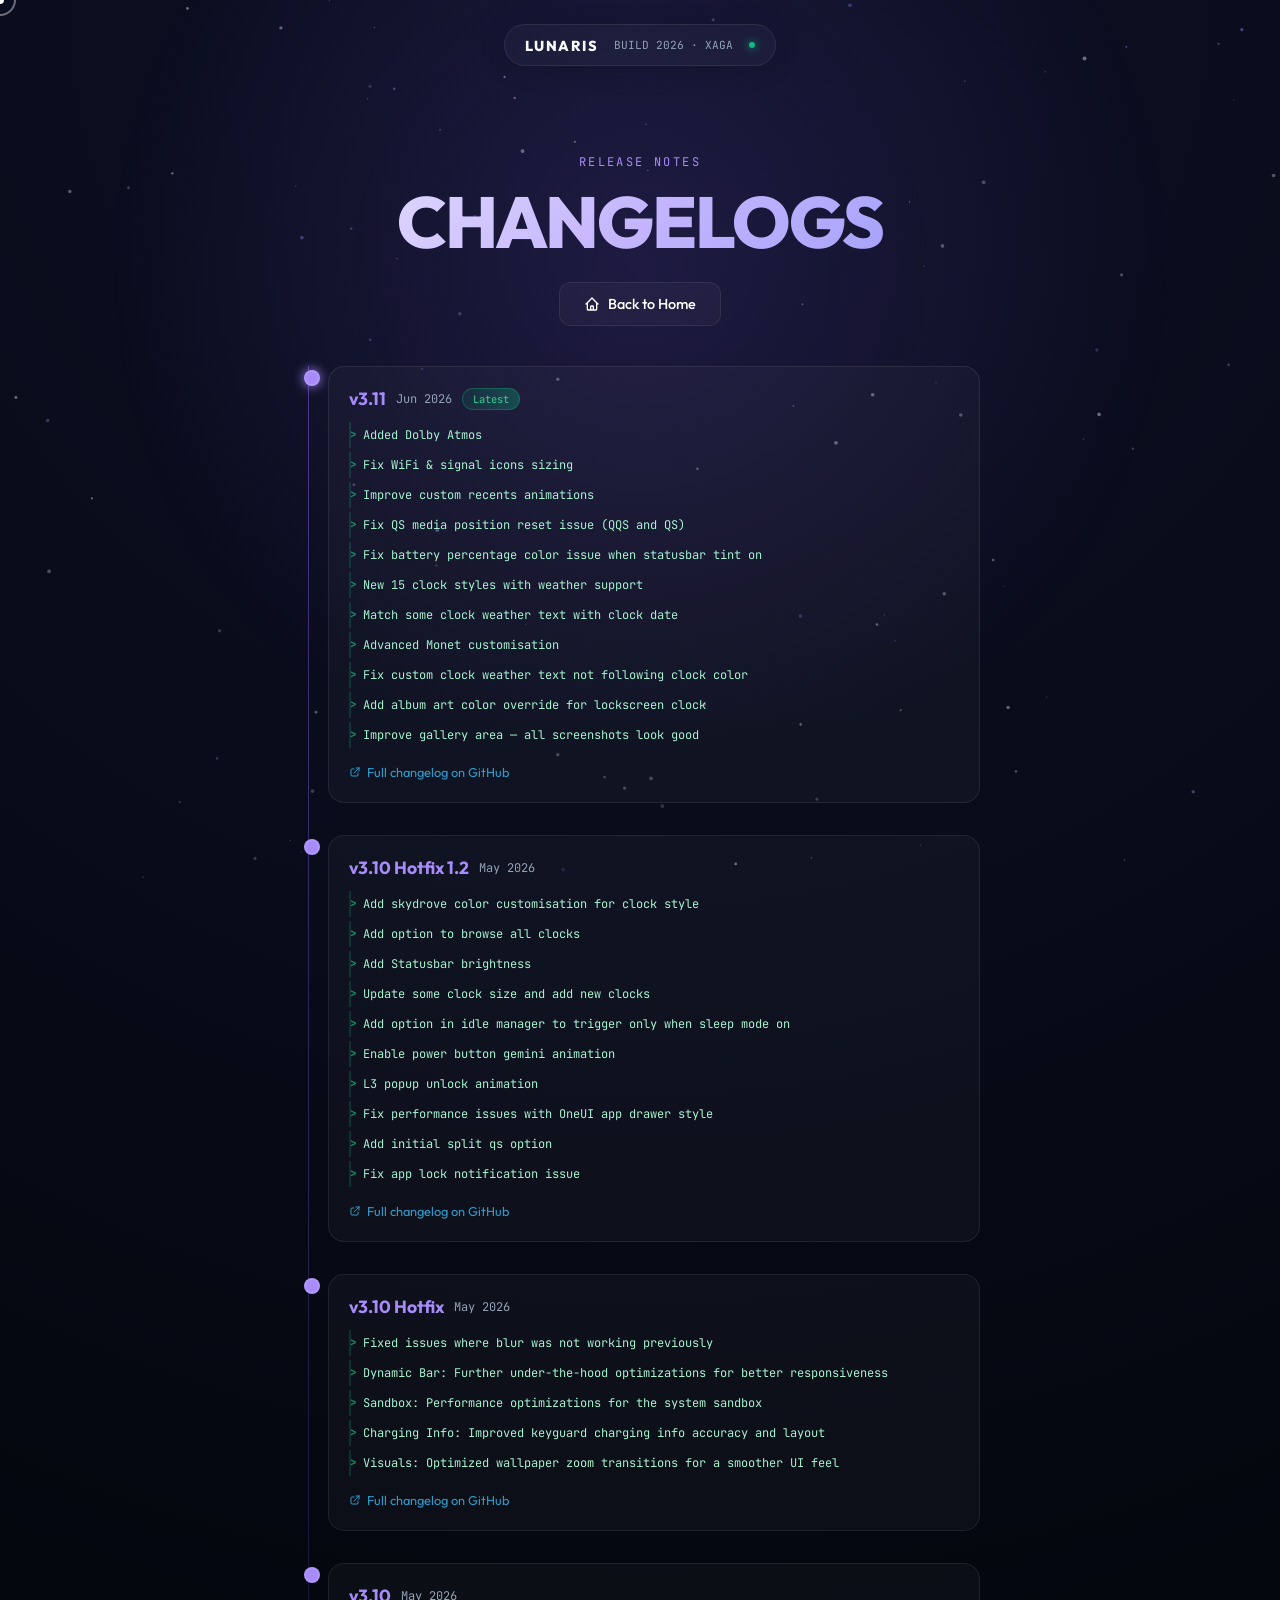
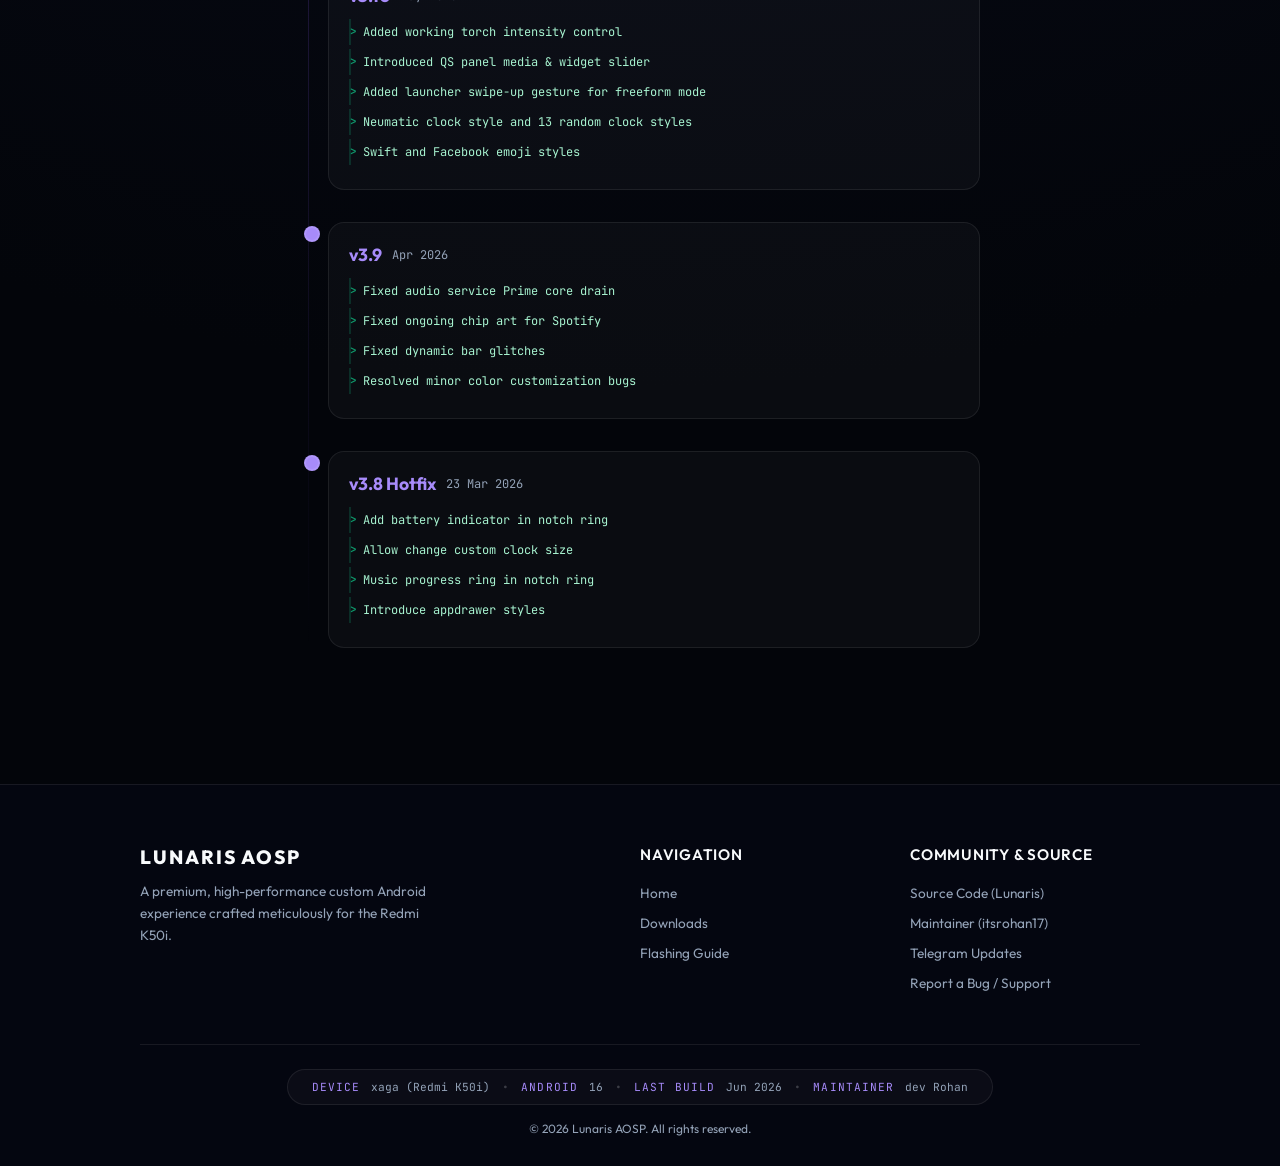
==== commit 62b60439: "fixed some animations" ====
--- a/changelog.html
+++ b/changelog.html
@@ -11,6 +11,9 @@
   <script src="perf.js"></script>
   <script src="stars.js" defer></script>
   <link rel="stylesheet" href="perf.css">
+  <link rel="stylesheet" href="transitions.css">
+  <script>document.documentElement.classList.add('page-enter');</script>
+  <script src="transitions.js"></script>
 
   <style>
     :root { --bg: #03050a; --bg-gradient: radial-gradient(circle at top, #0d1126 0%, #03050a 70%); --border: rgba(255, 255, 255, 0.06); --violet: #a78bfa; --accent: #8b5cf6; --sky: #38bdf8; --text: #f8fafc; --muted: #94a3b8; --glass: rgba(255, 255, 255, 0.03); --glass-border: rgba(255, 255, 255, 0.08); }
--- a/transitions.css
+++ b/transitions.css
@@ -0,0 +1,198 @@
+/* Lunaris — page transition animations (mobile + desktop) */
+
+:root {
+  --page-ease: cubic-bezier(0.22, 1, 0.36, 1);
+  --page-dur: 0.42s;
+  --page-dur-out: 0.34s;
+}
+
+/* Prevent flash before enter animation */
+html.page-enter:not(.page-enter-active):not(.page-leave) body {
+  opacity: 0;
+}
+
+html.page-enter:not(.page-enter-active):not(.page-leave) #page-root {
+  opacity: 0;
+  transform: translate3d(0, 20px, 0);
+}
+
+#page-root {
+  position: relative;
+  z-index: 1;
+  min-height: 100vh;
+  will-change: transform, opacity;
+}
+
+html.page-enter-active #page-root {
+  animation: pageEnter 0.48s var(--page-ease) forwards;
+}
+
+html.page-enter-active header {
+  animation: headerEnter 0.55s var(--page-ease) 0.06s both;
+}
+
+html.page-enter-active .scroll-reveal.in-view,
+html.page-enter-active .scroll-reveal.active {
+  animation: sectionEnter 0.5s var(--page-ease) 0.1s both;
+}
+
+@keyframes pageEnter {
+  from {
+    opacity: 0;
+    transform: translate3d(0, 22px, 0);
+  }
+  to {
+    opacity: 1;
+    transform: translate3d(0, 0, 0);
+  }
+}
+
+@keyframes headerEnter {
+  from {
+    opacity: 0;
+    transform: translate3d(0, -14px, 0);
+  }
+  to {
+    opacity: 1;
+    transform: translate3d(0, 0, 0);
+  }
+}
+
+@keyframes sectionEnter {
+  from {
+    opacity: 0;
+    transform: translate3d(0, 16px, 0);
+  }
+  to {
+    opacity: 1;
+    transform: translate3d(0, 0, 0);
+  }
+}
+
+html.page-enter-active .dl-card.visible {
+  animation: cardPop 0.45s var(--page-ease) both;
+}
+
+html.page-enter-active .dl-card.visible:nth-child(1) { animation-delay: 0.14s; }
+html.page-enter-active .dl-card.visible:nth-child(2) { animation-delay: 0.2s; }
+html.page-enter-active .dl-card.visible:nth-child(3) { animation-delay: 0.26s; }
+html.page-enter-active .dl-card.visible:nth-child(4) { animation-delay: 0.32s; }
+html.page-enter-active .dl-card.visible:nth-child(5) { animation-delay: 0.38s; }
+html.page-enter-active .dl-card.visible:nth-child(6) { animation-delay: 0.44s; }
+
+html.page-enter-active .tl-item.visible {
+  animation: cardPop 0.42s var(--page-ease) both;
+}
+
+html.page-enter-active .terminal-wrap.visible {
+  animation: cardPop 0.48s var(--page-ease) both;
+}
+
+@keyframes cardPop {
+  from {
+    opacity: 0;
+    transform: translate3d(0, 18px, 0) scale(0.98);
+  }
+  to {
+    opacity: 1;
+    transform: translate3d(0, 0, 0) scale(1);
+  }
+}
+
+/* Exit transition */
+html.page-leave #page-root {
+  animation: pageLeave var(--page-dur-out) var(--page-ease) forwards;
+  pointer-events: none;
+}
+
+html.page-leave .page-curtain {
+  opacity: 1;
+  pointer-events: all;
+}
+
+@keyframes pageLeave {
+  from {
+    opacity: 1;
+    transform: translate3d(0, 0, 0) scale(1);
+  }
+  to {
+    opacity: 0;
+    transform: translate3d(0, -18px, 0) scale(0.98);
+  }
+}
+
+/* Violet sweep overlay */
+.page-curtain {
+  position: fixed;
+  inset: 0;
+  z-index: 999998;
+  pointer-events: none;
+  opacity: 0;
+  background:
+    radial-gradient(circle at 30% 20%, rgba(139, 92, 246, 0.18) 0%, transparent 55%),
+    radial-gradient(circle at 70% 80%, rgba(56, 189, 248, 0.08) 0%, transparent 50%),
+    rgba(3, 5, 10, 0.55);
+  transition: opacity var(--page-dur-out) var(--page-ease);
+}
+
+html.page-leave .page-curtain {
+  animation: curtainIn var(--page-dur-out) var(--page-ease) forwards;
+}
+
+@keyframes curtainIn {
+  from { opacity: 0; }
+  to { opacity: 1; }
+}
+
+/* Nav / button link press feedback */
+a.page-link {
+  transition: transform 0.2s var(--page-ease), box-shadow 0.2s var(--page-ease);
+}
+
+a.page-link:active {
+  transform: scale(0.96);
+}
+
+html.page-leave a.page-link {
+  pointer-events: none;
+}
+
+/* Cross-document View Transitions (Chrome 126+ progressive enhancement) */
+@view-transition {
+  navigation: auto;
+}
+
+::view-transition-old(root) {
+  animation: pageLeave var(--page-dur-out) var(--page-ease) both;
+}
+
+::view-transition-new(root) {
+  animation: pageEnter 0.48s var(--page-ease) both;
+}
+
+@media (prefers-reduced-motion: reduce) {
+  html.page-enter:not(.page-enter-active):not(.page-leave) body,
+  html.page-enter:not(.page-enter-active):not(.page-leave) #page-root {
+    opacity: 1;
+    transform: none;
+  }
+
+  html.page-enter-active #page-root,
+  html.page-enter-active header,
+  html.page-enter-active .scroll-reveal.in-view,
+  html.page-enter-active .scroll-reveal.active,
+  html.page-enter-active .dl-card.visible,
+  html.page-enter-active .tl-item.visible,
+  html.page-enter-active .terminal-wrap.visible,
+  html.page-leave #page-root,
+  html.page-leave .page-curtain,
+  ::view-transition-old(root),
+  ::view-transition-new(root) {
+    animation: none !important;
+    transition: none !important;
+  }
+
+  .page-curtain {
+    display: none;
+  }
+}
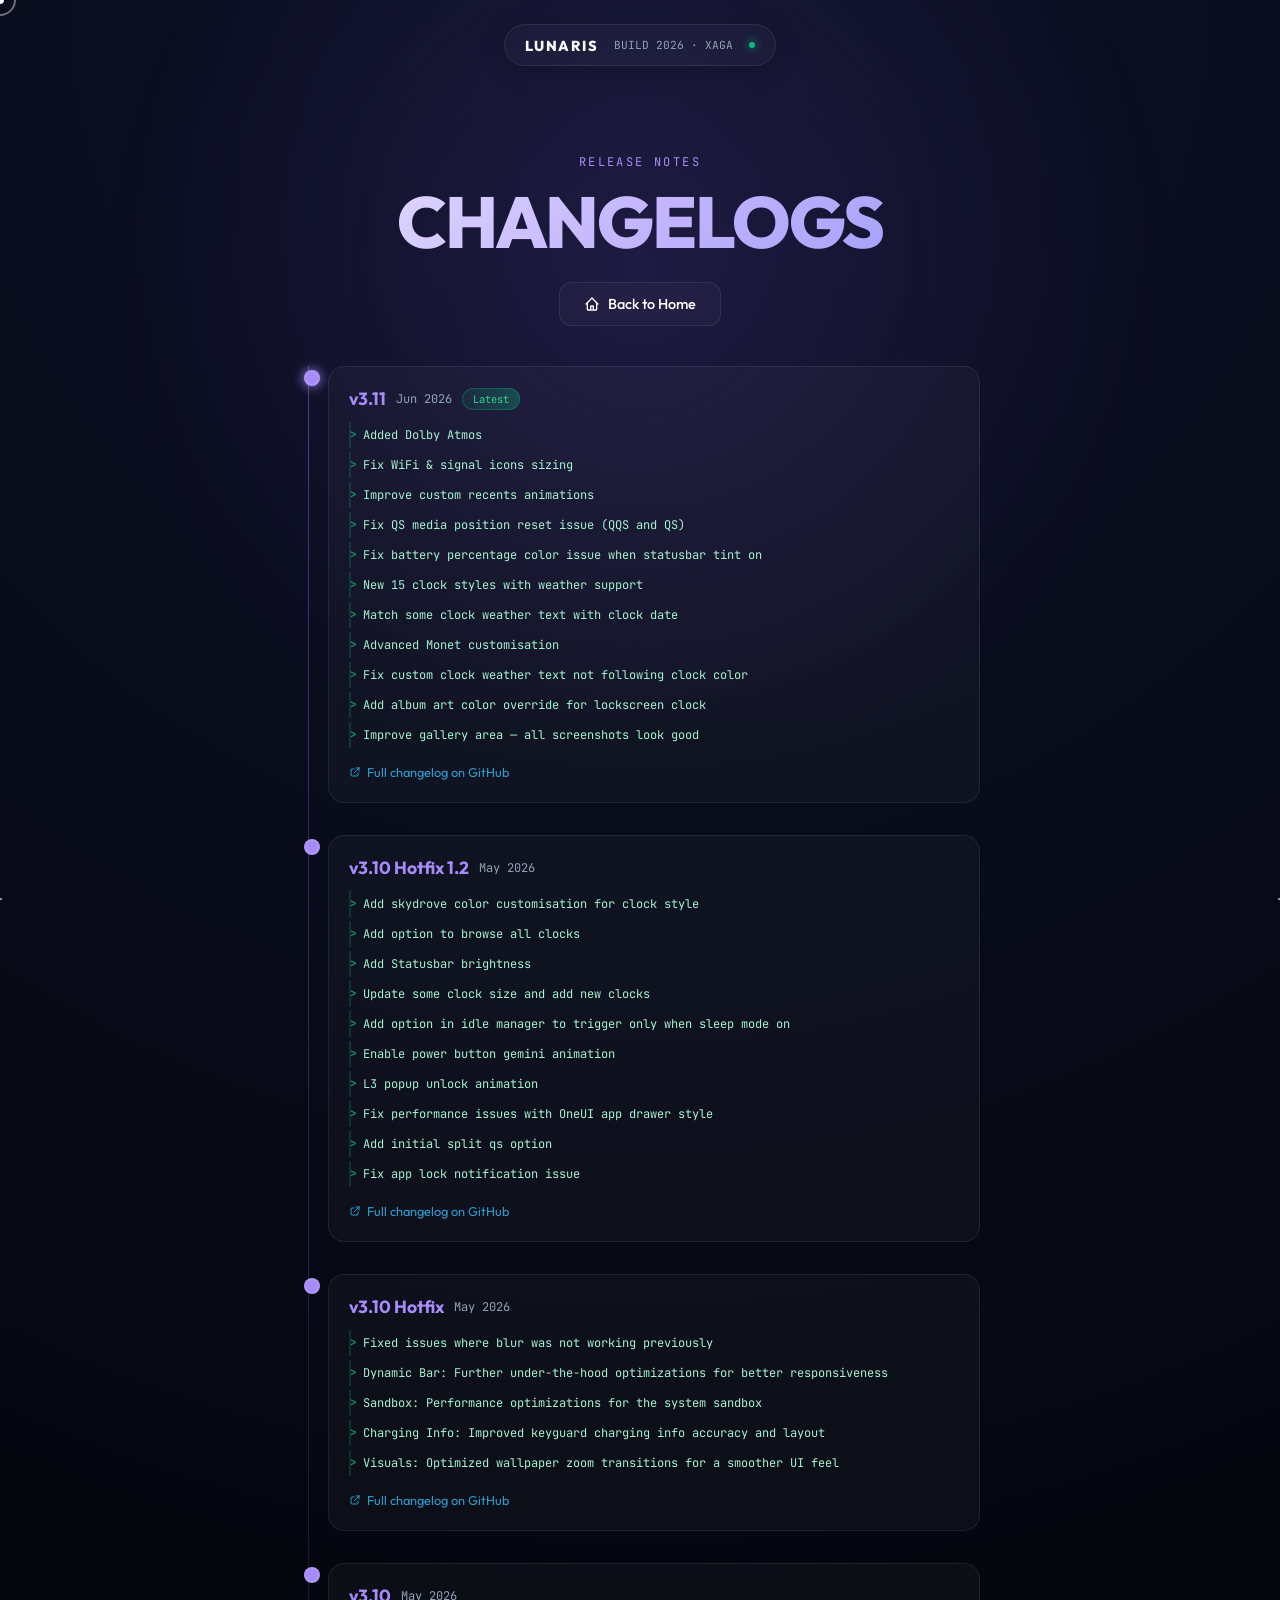
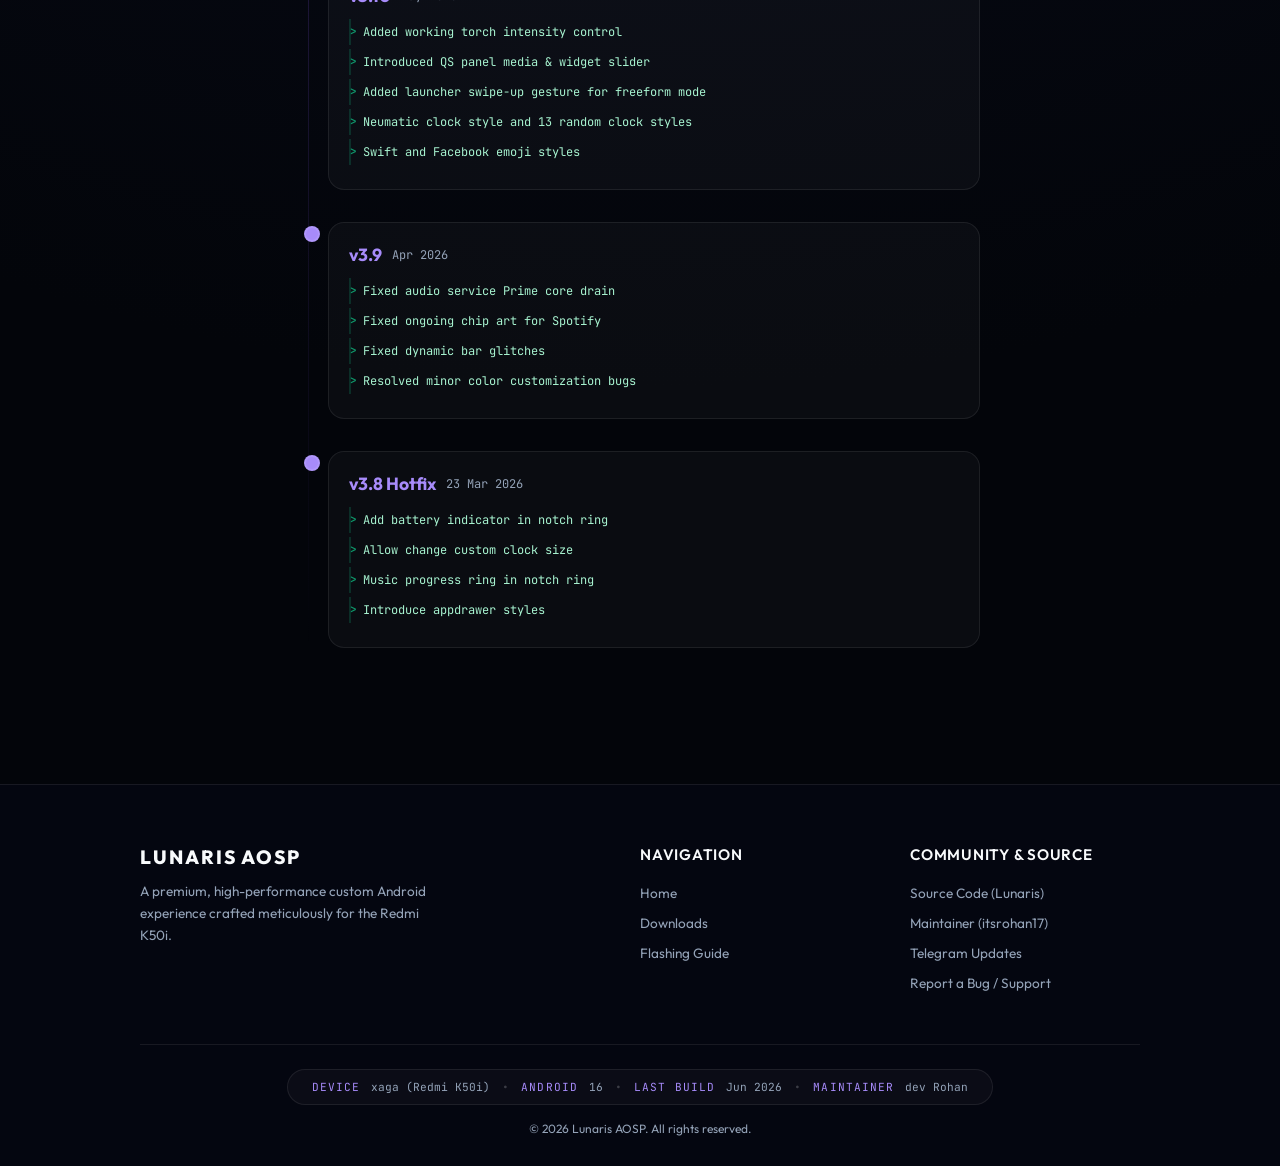
==== commit d2ce5cca: "fixed transistions delay" ====
--- a/changelog.html
+++ b/changelog.html
@@ -12,7 +12,6 @@
   <script src="stars.js" defer></script>
   <link rel="stylesheet" href="perf.css">
   <link rel="stylesheet" href="transitions.css">
-  <script>document.documentElement.classList.add('page-enter');</script>
   <script src="transitions.js"></script>
 
   <style>
--- a/transitions.css
+++ b/transitions.css
@@ -1,45 +1,34 @@
-/* Lunaris — page transition animations (mobile + desktop) */
+/* Lunaris — page transition animations */
 
 :root {
   --page-ease: cubic-bezier(0.22, 1, 0.36, 1);
-  --page-dur: 0.42s;
-  --page-dur-out: 0.34s;
+  --page-dur-out: 0.18s;
 }
 
-/* Prevent flash before enter animation */
-html.page-enter:not(.page-enter-active):not(.page-leave) body {
-  opacity: 0;
-}
-
+/* Never hide body — content stays visible while HTML parses (fixes mobile blank) */
 html.page-enter:not(.page-enter-active):not(.page-leave) #page-root {
   opacity: 0;
-  transform: translate3d(0, 20px, 0);
+  transform: translate3d(0, 12px, 0);
 }
 
 #page-root {
   position: relative;
   z-index: 1;
   min-height: 100vh;
-  will-change: transform, opacity;
 }
 
 html.page-enter-active #page-root {
-  animation: pageEnter 0.48s var(--page-ease) forwards;
+  animation: pageEnter 0.24s var(--page-ease) forwards;
 }
 
 html.page-enter-active header {
-  animation: headerEnter 0.55s var(--page-ease) 0.06s both;
-}
-
-html.page-enter-active .scroll-reveal.in-view,
-html.page-enter-active .scroll-reveal.active {
-  animation: sectionEnter 0.5s var(--page-ease) 0.1s both;
+  animation: headerEnter 0.26s var(--page-ease) 0.02s both;
 }
 
 @keyframes pageEnter {
   from {
     opacity: 0;
-    transform: translate3d(0, 22px, 0);
+    transform: translate3d(0, 14px, 0);
   }
   to {
     opacity: 1;
@@ -50,18 +39,7 @@
 @keyframes headerEnter {
   from {
     opacity: 0;
-    transform: translate3d(0, -14px, 0);
-  }
-  to {
-    opacity: 1;
-    transform: translate3d(0, 0, 0);
-  }
-}
-
-@keyframes sectionEnter {
-  from {
-    opacity: 0;
-    transform: translate3d(0, 16px, 0);
+    transform: translate3d(0, -10px, 0);
   }
   to {
     opacity: 1;
@@ -70,69 +48,51 @@
 }
 
 html.page-enter-active .dl-card.visible {
-  animation: cardPop 0.45s var(--page-ease) both;
+  animation: cardPop 0.22s var(--page-ease) both;
 }
 
-html.page-enter-active .dl-card.visible:nth-child(1) { animation-delay: 0.14s; }
-html.page-enter-active .dl-card.visible:nth-child(2) { animation-delay: 0.2s; }
-html.page-enter-active .dl-card.visible:nth-child(3) { animation-delay: 0.26s; }
-html.page-enter-active .dl-card.visible:nth-child(4) { animation-delay: 0.32s; }
-html.page-enter-active .dl-card.visible:nth-child(5) { animation-delay: 0.38s; }
-html.page-enter-active .dl-card.visible:nth-child(6) { animation-delay: 0.44s; }
+html.page-enter-active .dl-card.visible:nth-child(1) { animation-delay: 0.03s; }
+html.page-enter-active .dl-card.visible:nth-child(2) { animation-delay: 0.05s; }
+html.page-enter-active .dl-card.visible:nth-child(3) { animation-delay: 0.07s; }
+html.page-enter-active .dl-card.visible:nth-child(4) { animation-delay: 0.09s; }
+html.page-enter-active .dl-card.visible:nth-child(5) { animation-delay: 0.11s; }
+html.page-enter-active .dl-card.visible:nth-child(6) { animation-delay: 0.13s; }
 
-html.page-enter-active .tl-item.visible {
-  animation: cardPop 0.42s var(--page-ease) both;
-}
-
+html.page-enter-active .tl-item.visible,
 html.page-enter-active .terminal-wrap.visible {
-  animation: cardPop 0.48s var(--page-ease) both;
+  animation: cardPop 0.22s var(--page-ease) both;
 }
 
 @keyframes cardPop {
   from {
     opacity: 0;
-    transform: translate3d(0, 18px, 0) scale(0.98);
+    transform: translate3d(0, 10px, 0);
   }
   to {
     opacity: 1;
-    transform: translate3d(0, 0, 0) scale(1);
+    transform: translate3d(0, 0, 0);
   }
 }
 
-/* Exit transition */
 html.page-leave #page-root {
   animation: pageLeave var(--page-dur-out) var(--page-ease) forwards;
   pointer-events: none;
 }
 
-html.page-leave .page-curtain {
-  opacity: 1;
-  pointer-events: all;
-}
-
 @keyframes pageLeave {
-  from {
-    opacity: 1;
-    transform: translate3d(0, 0, 0) scale(1);
-  }
   to {
     opacity: 0;
-    transform: translate3d(0, -18px, 0) scale(0.98);
+    transform: translate3d(0, -10px, 0);
   }
 }
 
-/* Violet sweep overlay */
 .page-curtain {
   position: fixed;
   inset: 0;
   z-index: 999998;
   pointer-events: none;
   opacity: 0;
-  background:
-    radial-gradient(circle at 30% 20%, rgba(139, 92, 246, 0.18) 0%, transparent 55%),
-    radial-gradient(circle at 70% 80%, rgba(56, 189, 248, 0.08) 0%, transparent 50%),
-    rgba(3, 5, 10, 0.55);
-  transition: opacity var(--page-dur-out) var(--page-ease);
+  background: rgba(3, 5, 10, 0.45);
 }
 
 html.page-leave .page-curtain {
@@ -140,56 +100,65 @@
 }
 
 @keyframes curtainIn {
-  from { opacity: 0; }
   to { opacity: 1; }
 }
 
-/* Nav / button link press feedback */
 a.page-link {
-  transition: transform 0.2s var(--page-ease), box-shadow 0.2s var(--page-ease);
+  transition: transform 0.15s var(--page-ease), opacity 0.15s var(--page-ease);
 }
 
 a.page-link:active {
-  transform: scale(0.96);
+  transform: scale(0.97);
+  opacity: 0.9;
 }
 
 html.page-leave a.page-link {
   pointer-events: none;
 }
 
-/* Cross-document View Transitions (Chrome 126+ progressive enhancement) */
-@view-transition {
-  navigation: auto;
-}
+/* ── Mobile: no blank screen, no exit wait, native-speed navigation ── */
+@media (max-width: 768px) {
+  html.page-instant body,
+  html.page-instant #page-root,
+  html.page-enter:not(.page-enter-active) body,
+  html.page-enter:not(.page-enter-active) #page-root {
+    opacity: 1 !important;
+    transform: none !important;
+  }
 
-::view-transition-old(root) {
-  animation: pageLeave var(--page-dur-out) var(--page-ease) both;
-}
+  html.page-instant #page-root,
+  html.page-instant header,
+  html.page-instant .dl-card,
+  html.page-instant .tl-item,
+  html.page-instant .terminal-wrap {
+    animation: none !important;
+  }
 
-::view-transition-new(root) {
-  animation: pageEnter 0.48s var(--page-ease) both;
+  .page-curtain {
+    display: none !important;
+  }
+
+  a.page-link:active {
+    transform: scale(0.97);
+    opacity: 0.85;
+    transition-duration: 0.1s;
+  }
 }
 
 @media (prefers-reduced-motion: reduce) {
-  html.page-enter:not(.page-enter-active):not(.page-leave) body,
-  html.page-enter:not(.page-enter-active):not(.page-leave) #page-root {
+  html.page-enter:not(.page-enter-active) #page-root {
     opacity: 1;
     transform: none;
   }
 
   html.page-enter-active #page-root,
   html.page-enter-active header,
-  html.page-enter-active .scroll-reveal.in-view,
-  html.page-enter-active .scroll-reveal.active,
   html.page-enter-active .dl-card.visible,
   html.page-enter-active .tl-item.visible,
   html.page-enter-active .terminal-wrap.visible,
   html.page-leave #page-root,
-  html.page-leave .page-curtain,
-  ::view-transition-old(root),
-  ::view-transition-new(root) {
+  html.page-leave .page-curtain {
     animation: none !important;
-    transition: none !important;
   }
 
   .page-curtain {
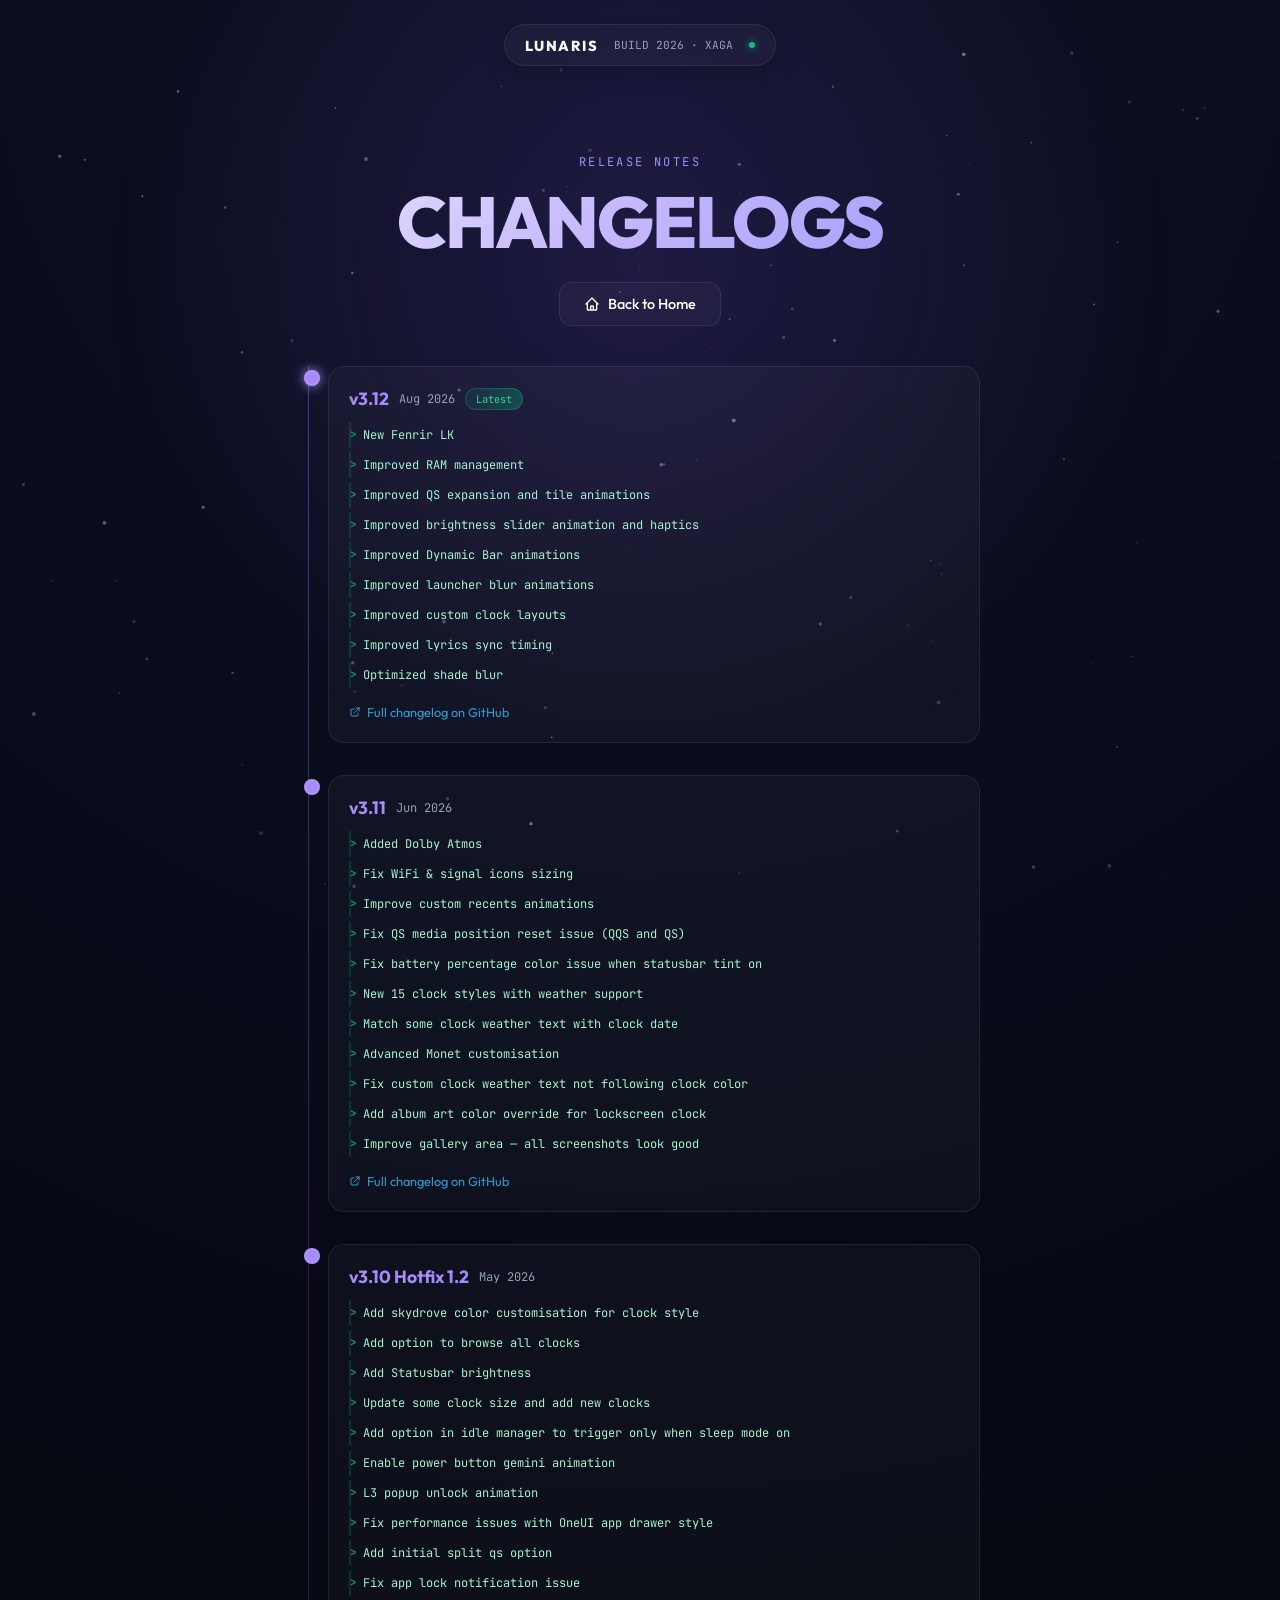
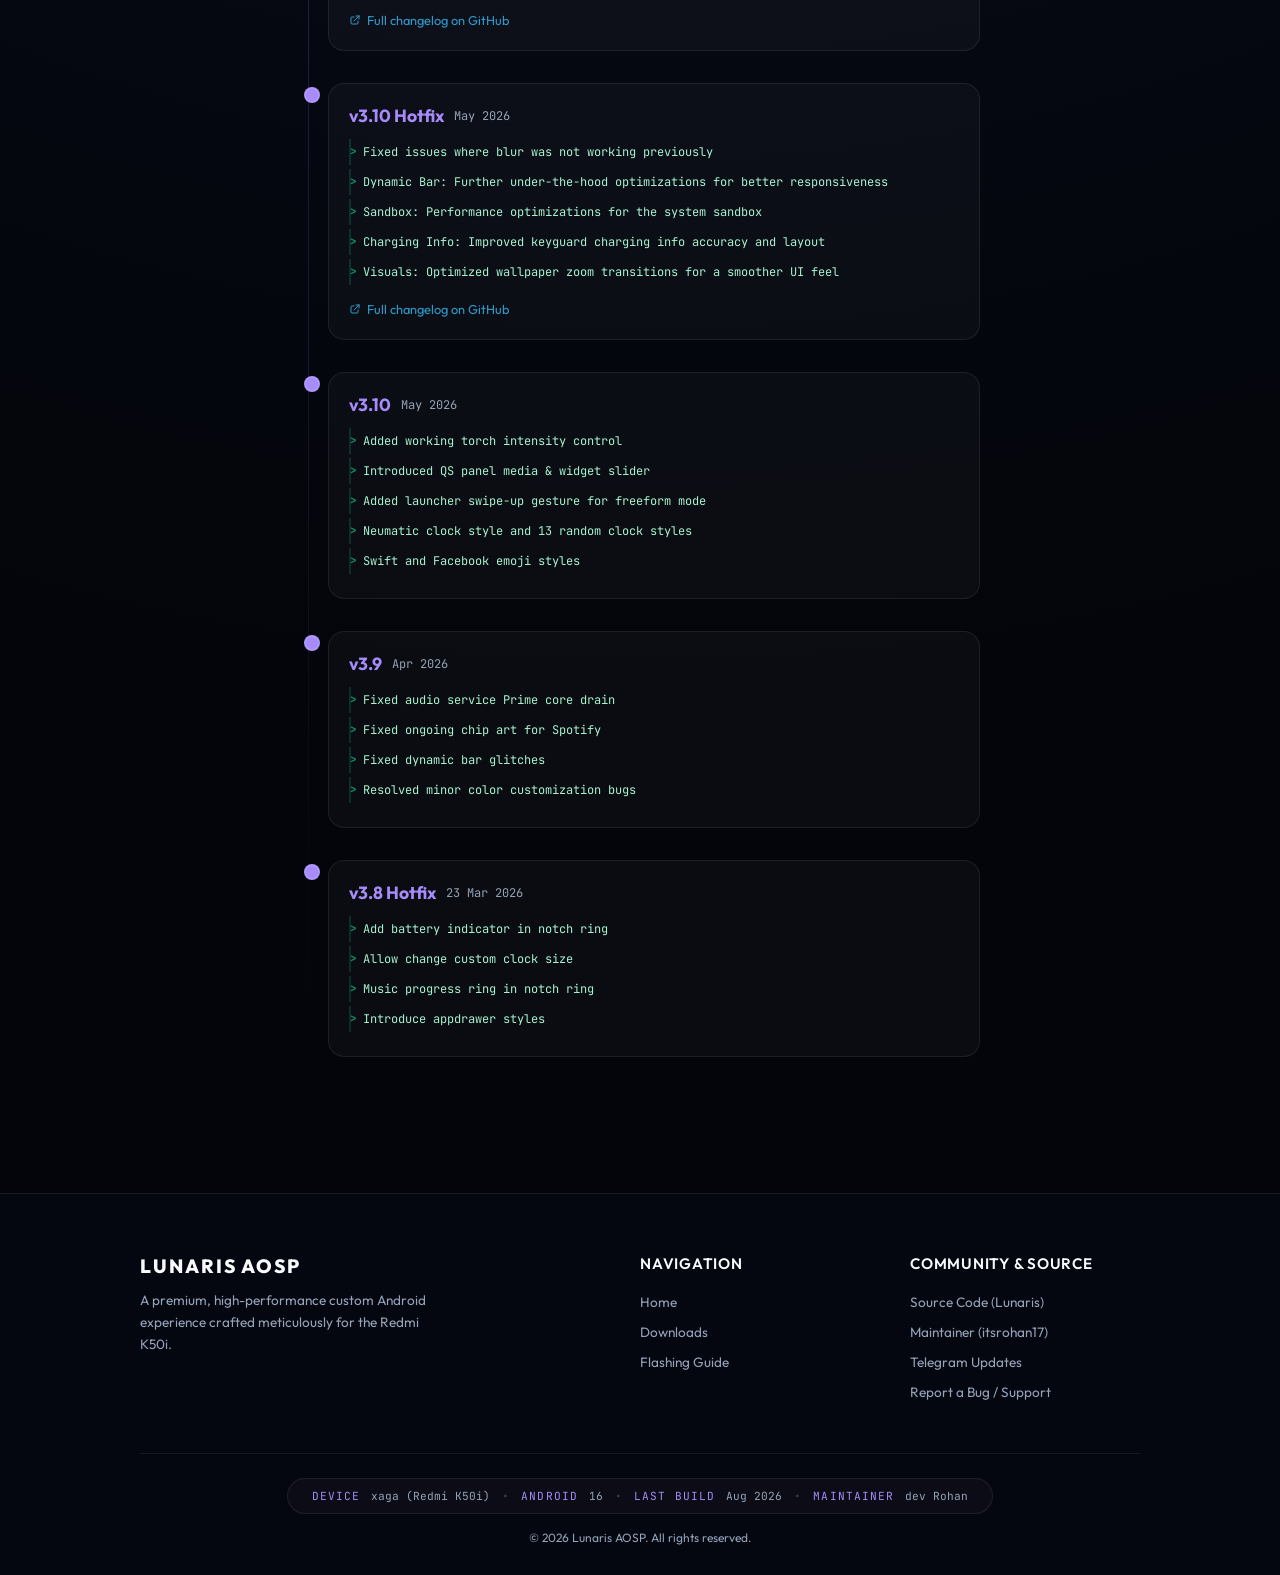
==== commit 5563e248: "Lunaris v3.12 update pushed" ====
--- a/changelog.html
+++ b/changelog.html
@@ -136,17 +136,6 @@
     @media (prefers-reduced-motion: reduce) {
       *, *::before, *::after { animation-duration: 0.01ms !important; animation-iteration-count: 1 !important; transition-duration: 0.01ms !important; }
     }
-    @media (max-width: 768px) {
-      .tl-dot.latest { animation: none; }
-      .timeline::before { animation: none; }
-      .tl-badge.latest { animation: none; }
-      .tl-item:first-child.visible .tl-card { animation: none; }
-      .nav { animation: none; }
-      h1 { animation: none; }
-      .footer-col a::before { display: none; }
-    }
-
-    @media (hover: hover) and (pointer: fine) { body { cursor: none; } .cursor-dot { width: 8px; height: 8px; background: #fff; position: fixed; pointer-events: none; border-radius: 50%; z-index: 99999; transform: translate(-50%, -50%); will-change: left, top; } .cursor-ring { width: 32px; height: 32px; border: 2px solid rgba(255,255,255,0.4); position: fixed; pointer-events: none; border-radius: 50%; z-index: 99998; transform: translate(-50%, -50%); transition: width 0.25s cubic-bezier(0.16,1,0.3,1), height 0.25s cubic-bezier(0.16,1,0.3,1), border-color 0.25s; will-change: left, top; } }
   </style>
 
 </head>
@@ -154,8 +143,6 @@
 
   <canvas id="pc"></canvas>
   <div class="ambient-glow" id="nebula"></div>
-  <div class="cursor-dot" id="cur-dot"></div>
-  <div class="cursor-ring" id="cur-ring"></div>
 
   <header>
     <nav class="nav scroll-reveal">
@@ -180,14 +167,40 @@
   <section class="timeline-section scroll-reveal" id="changelog-section">
     <div class="timeline">
       
+      <!-- v3.12 Entry -->
+      <div class="tl-item">
+        <div class="tl-dot latest"></div>
+        <div class="tl-card">
+          <div class="tl-header">
+            <span class="tl-version">v3.12</span>
+            <span class="tl-date">Aug 2026</span>
+            <span class="tl-badge latest">Latest</span>
+          </div>
+          <ul class="tl-changes">
+            <li>New Fenrir LK</li>
+            <li>Improved RAM management</li>
+            <li>Improved QS expansion and tile animations</li>
+            <li>Improved brightness slider animation and haptics</li>
+            <li>Improved Dynamic Bar animations</li>
+            <li>Improved launcher blur animations</li>
+            <li>Improved custom clock layouts</li>
+            <li>Improved lyrics sync timing</li>
+            <li>Optimized shade blur</li>
+          </ul>
+          <a href="https://github.com/itsrohan17/Lunaris-Aosp-xaga/blob/main/CHANGELOG.md" target="_blank" class="tl-link">
+            <svg width="12" height="12" fill="none" stroke="currentColor" viewBox="0 0 24 24"><path stroke-linecap="round" stroke-linejoin="round" stroke-width="2" d="M10 6H6a2 2 0 00-2 2v10a2 2 0 002 2h10a2 2 0 002-2v-4M14 4h6m0 0v6m0-6L10 14"/></svg>
+            Full changelog on GitHub
+          </a>
+        </div>
+      </div>
+
       <!-- v3.11 Entry -->
       <div class="tl-item">
-        <div class="tl-dot latest"></div>
+        <div class="tl-dot"></div>
         <div class="tl-card">
           <div class="tl-header">
             <span class="tl-version">v3.11</span>
             <span class="tl-date">Jun 2026</span>
-            <span class="tl-badge latest">Latest</span>
           </div>
           <ul class="tl-changes">
             <li>Added Dolby Atmos</li>
@@ -202,7 +215,7 @@
             <li>Add album art color override for lockscreen clock</li>
             <li>Improve gallery area — all screenshots look good</li>
           </ul>
-          <a href="https://github.com/itsrohan17/Lunaris-Aosp-xaga-/blob/main/CHANGELOG.md" target="_blank" class="tl-link">
+          <a href="https://github.com/itsrohan17/Lunaris-Aosp-xaga/blob/main/CHANGELOG.md" target="_blank" class="tl-link">
             <svg width="12" height="12" fill="none" stroke="currentColor" viewBox="0 0 24 24"><path stroke-linecap="round" stroke-linejoin="round" stroke-width="2" d="M10 6H6a2 2 0 00-2 2v10a2 2 0 002 2h10a2 2 0 002-2v-4M14 4h6m0 0v6m0-6L10 14"/></svg>
             Full changelog on GitHub
           </a>
@@ -339,7 +352,7 @@
         <span class="dot-sep">•</span>
         <span><span class="info-label">Android</span> 16</span>
         <span class="dot-sep">•</span>
-        <span><span class="info-label">Last Build</span> Jun 2026</span>
+        <span><span class="info-label">Last Build</span> Aug 2026</span>
         <span class="dot-sep">•</span>
         <span><span class="info-label">Maintainer</span> dev Rohan</span>
       </div>
@@ -356,22 +369,6 @@
       const revealObs = new IntersectionObserver(entries => { entries.forEach(e => { if (e.isIntersecting) { e.target.classList.add('active'); revealObs.unobserve(e.target); } }); }, lunarisRevealOpts({ threshold: 0.08 }));
       document.querySelectorAll('.scroll-reveal').forEach(el => revealObs.observe(el));
 
-      if (!isMobile) {
-        const dot = document.getElementById('cur-dot'); const ring = document.getElementById('cur-ring');
-        if (dot && ring) {
-          let mx = 0, my = 0, dx = 0, dy = 0, rx = 0, ry = 0;
-          document.addEventListener('mousemove', e => { mx = e.clientX; my = e.clientY; }, { passive: true });
-          (function cursorLoop() {
-            dx += (mx - dx) * 0.35; dy += (my - dy) * 0.35;
-            rx += (mx - rx) * 0.15; ry += (my - ry) * 0.15;
-            dot.style.left = dx + 'px'; dot.style.top = dy + 'px';
-            ring.style.left = rx + 'px'; ring.style.top = ry + 'px';
-            requestAnimationFrame(cursorLoop);
-          })();
-          document.querySelectorAll('a, button, .btn').forEach(el => { el.addEventListener('mouseenter', () => { ring.style.width = '48px'; ring.style.height = '48px'; ring.style.borderColor = 'rgba(139, 92, 246, 0.8)'; dot.style.background = '#8b5cf6'; }); el.addEventListener('mouseleave', () => { ring.style.width = '32px'; ring.style.height = '32px'; ring.style.borderColor = 'rgba(255,255,255,0.4)'; dot.style.background = '#fff'; }); });
-          document.addEventListener('mouseleave', () => { dot.style.opacity = '0'; ring.style.opacity = '0'; }); document.addEventListener('mouseenter', () => { dot.style.opacity = '1'; ring.style.opacity = '1'; });
-        }
-      }
     })();
   </script>
 </body>
--- a/perf.css
+++ b/perf.css
@@ -1,11 +1,12 @@
-/* Lunaris — mobile performance & layout fixes */
+
 
 @media (max-width: 768px) {
   html {
-    scroll-behavior: auto;
-  }
-
-  /* backdrop-filter is costly on mobile GPUs */
+    scroll-behavior: smooth;
+    -webkit-tap-highlight-color: transparent;
+  }
+
+  /* Optimized backdrop blur & GPU accelerated rendering for mobile */
   .nav,
   .feat,
   .bg,
@@ -25,11 +26,12 @@
   .prereq-item,
   .boot-opt,
   .device-info {
-    -webkit-backdrop-filter: none !important;
-    backdrop-filter: none !important;
-  }
-
-  .nav { background: rgba(8, 10, 22, 0.94); }
+    -webkit-backdrop-filter: blur(10px);
+    backdrop-filter: blur(10px);
+    will-change: transform, opacity;
+  }
+
+  .nav { background: rgba(8, 10, 22, 0.85); }
   .feat,
   .dl-card,
   .tl-card,
@@ -37,42 +39,41 @@
   .step-card,
   .filter-btn,
   .device-info {
-    background: rgba(8, 10, 22, 0.88);
-  }
-  .bg { background: rgba(8, 10, 22, 0.8); }
+    background: rgba(8, 10, 22, 0.82);
+  }
+  .bg { background: rgba(8, 10, 22, 0.75); }
 
   .ambient-glow {
-    will-change: auto;
-    animation: none !important;
-    opacity: 0.55;
+    will-change: transform, opacity;
+    opacity: 0.7;
     transform: translate3d(-50%, 0, 0);
+    animation: mobileNebulaPulse 8s ease-in-out infinite alternate !important;
+  }
+
+  @keyframes mobileNebulaPulse {
+    0% { opacity: 0.5; transform: translate3d(-50%, 0, 0) scale(1); }
+    100% { opacity: 0.85; transform: translate3d(-50%, -10px, 0) scale(1.05); }
   }
 
   #pc {
     display: block !important;
-    opacity: 0.55;
+    opacity: 0.6;
     position: fixed;
     inset: 0;
     z-index: 0;
     pointer-events: none;
   }
 
-  /* Disable paint-heavy infinite loops (keep stars) */
-  .nav,
-  .nav-dot,
-  h1,
-  .chip,
-  .feat-icon,
-  .dl-arrow,
-  .dl-latest .btn.bp,
-  .dl-latest .dl-icon,
-  .dl-latest.visible,
-  .t-dot.g,
-  .tl-dot.latest,
-  .timeline::before,
-  .tl-badge.latest,
-  .tl-item:first-child.visible .tl-card {
-    animation: none !important;
+  /* Active touch-down feedback for Android / Mobile devices */
+  .btn:active,
+  .dl-card:active,
+  .tl-card:active,
+  .step-card:active,
+  .feat:active,
+  .filter-btn:active,
+  .mtab:active {
+    transform: scale(0.97) translate3d(0, 0, 0) !important;
+    transition: transform 0.12s cubic-bezier(0.2, 0, 0.1, 1) !important;
   }
 
   /* ── Nav & header ── */
--- a/transitions.css
+++ b/transitions.css
@@ -116,22 +116,26 @@
   pointer-events: none;
 }
 
-/* ── Mobile: no blank screen, no exit wait, native-speed navigation ── */
+/* ── Mobile: Smooth native GPU accelerated page navigation ── */
 @media (max-width: 768px) {
-  html.page-instant body,
-  html.page-instant #page-root,
-  html.page-enter:not(.page-enter-active) body,
-  html.page-enter:not(.page-enter-active) #page-root {
-    opacity: 1 !important;
-    transform: none !important;
+  :root {
+    --page-dur-out: 0.12s;
   }
 
-  html.page-instant #page-root,
-  html.page-instant header,
-  html.page-instant .dl-card,
-  html.page-instant .tl-item,
-  html.page-instant .terminal-wrap {
-    animation: none !important;
+  html.page-enter-active #page-root {
+    animation: pageEnterMobile 0.18s var(--page-ease) forwards;
+    will-change: transform, opacity;
+  }
+
+  @keyframes pageEnterMobile {
+    from {
+      opacity: 0;
+      transform: translate3d(0, 8px, 0);
+    }
+    to {
+      opacity: 1;
+      transform: translate3d(0, 0, 0);
+    }
   }
 
   .page-curtain {
@@ -139,7 +143,7 @@
   }
 
   a.page-link:active {
-    transform: scale(0.97);
+    transform: scale(0.97) translate3d(0, 0, 0);
     opacity: 0.85;
     transition-duration: 0.1s;
   }
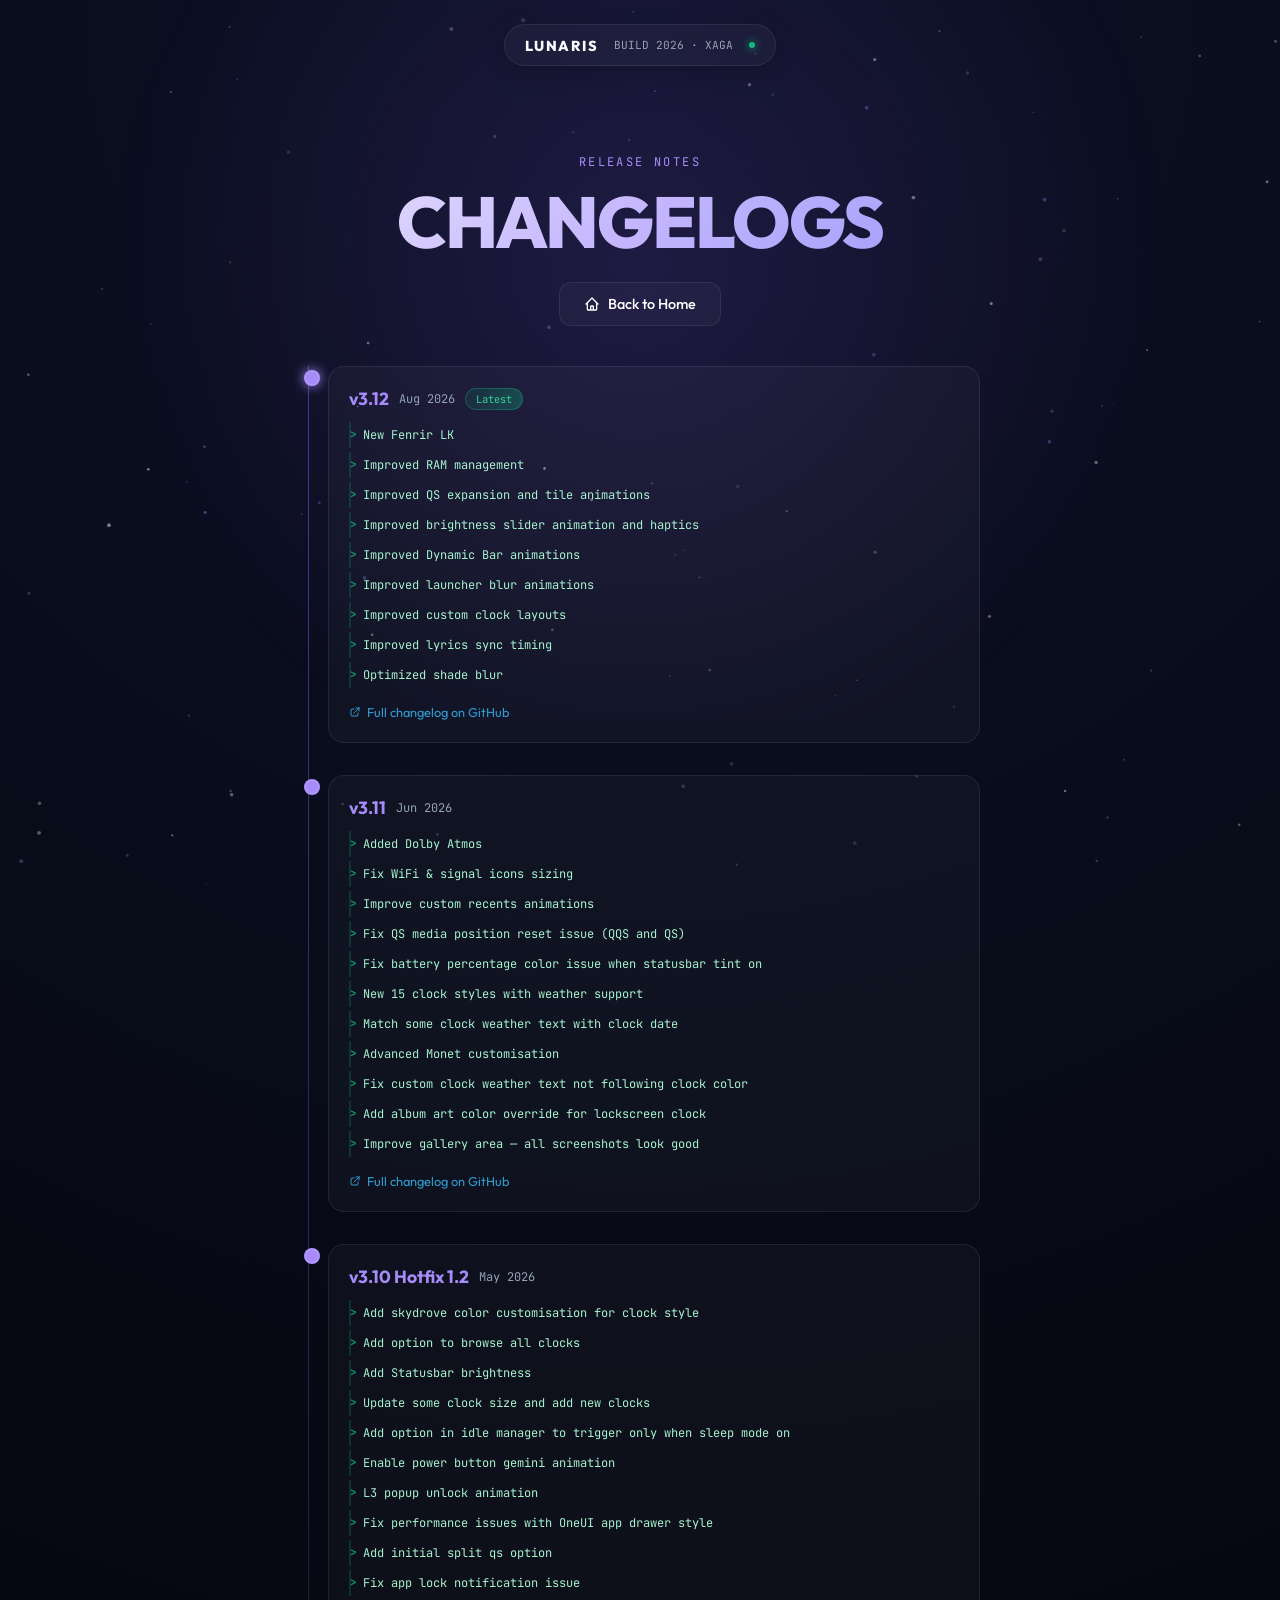
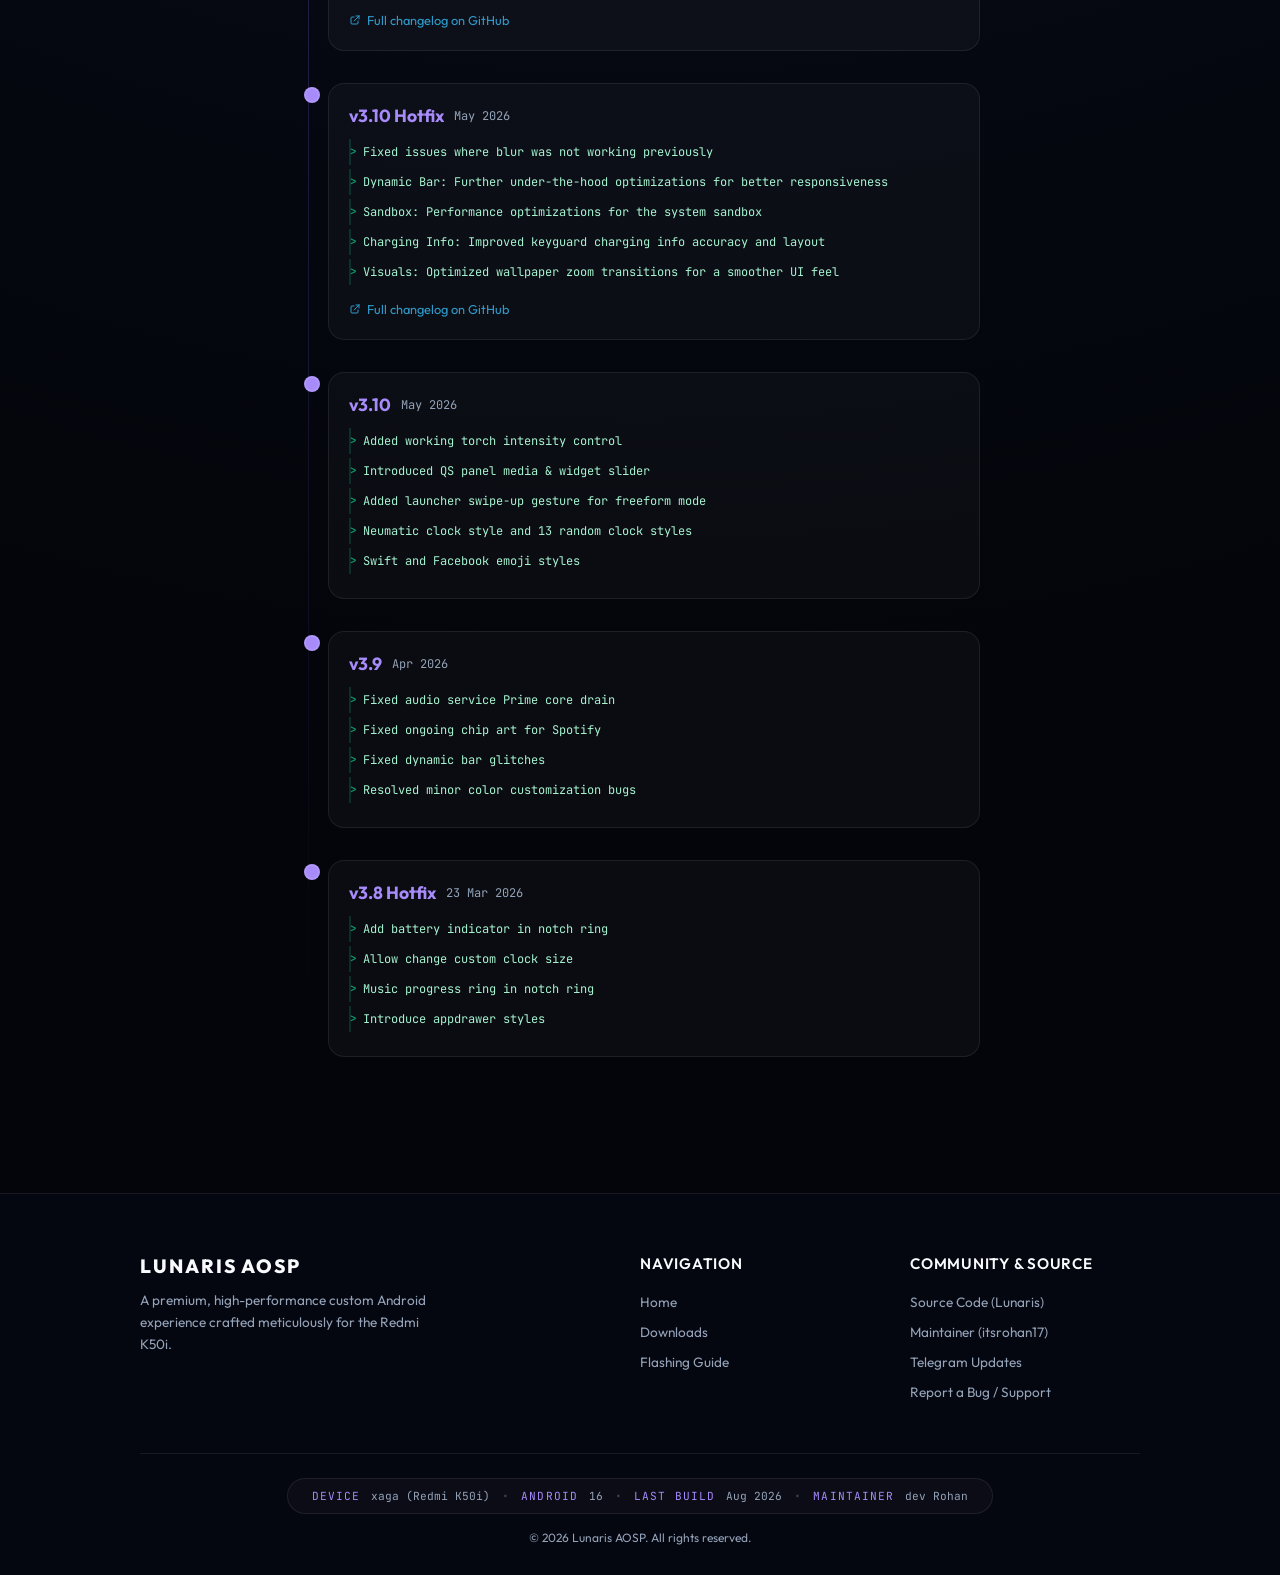
==== commit cbad97bd: "lunaris 3.12 pushed" ====
--- a/changelog.html
+++ b/changelog.html
@@ -1,18 +1,37 @@
 <!DOCTYPE html>
 <html lang="en">
-<head>
-  <meta charset="UTF-8">
-  <meta name="viewport" content="width=device-width, initial-scale=1.0">
-  <meta name="theme-color" content="#03050a">
-  <title>Changelogs · Lunaris AOSP</title>
+  <meta name="description" content="Detailed release notes and changelogs for Lunaris AOSP updates on Redmi K50i (xaga).">
+  <meta name="keywords" content="Lunaris AOSP changelog, Redmi K50i updates, xaga release notes, Android 16 features">
+  <meta name="author" content="dev Rohan (itsrohan17)">
+  <link rel="canonical" href="https://itsrohan17.github.io/Lunaris-Aosp-Xaga-website/changelog.html">
+
+  <!-- Open Graph -->
+  <meta property="og:type" content="website">
+  <meta property="og:url" content="https://itsrohan17.github.io/Lunaris-Aosp-Xaga-website/changelog.html">
+  <meta property="og:title" content="Changelogs · Lunaris AOSP">
+  <meta property="og:description" content="View release notes, bug fixes, and feature additions for all Lunaris AOSP builds for Redmi K50i.">
+  <meta property="og:site_name" content="Lunaris AOSP">
+
+  <!-- Twitter -->
+  <meta name="twitter:card" content="summary_large_image">
+  <meta name="twitter:title" content="Changelogs · Lunaris AOSP">
+  <meta name="twitter:description" content="View release notes, bug fixes, and feature additions for all Lunaris AOSP builds for Redmi K50i.">
+
+  <!-- Favicon -->
+  <link rel="icon" type="image/svg+xml" href="data:image/svg+xml,<svg xmlns='http://www.w3.org/2000/svg' viewBox='0 0 100 100'><text y='.9em' font-size='90'>🌕</text></svg>">
+
   <link rel="preconnect" href="https://fonts.googleapis.com">
   <link rel="preconnect" href="https://fonts.gstatic.com" crossorigin>
   <link href="https://fonts.googleapis.com/css2?family=Outfit:wght@300;400;500;600;700;800&family=JetBrains+Mono:wght@400;500&display=swap" rel="stylesheet">
+  
+  <link rel="stylesheet" href="style.css">
+  <link rel="stylesheet" href="perf.css">
+  <link rel="stylesheet" href="transitions.css">
+
   <script src="perf.js"></script>
   <script src="stars.js" defer></script>
-  <link rel="stylesheet" href="perf.css">
-  <link rel="stylesheet" href="transitions.css">
   <script src="transitions.js"></script>
+  <script src="script.js" defer></script>
 
   <style>
     :root { --bg: #03050a; --bg-gradient: radial-gradient(circle at top, #0d1126 0%, #03050a 70%); --border: rgba(255, 255, 255, 0.06); --violet: #a78bfa; --accent: #8b5cf6; --sky: #38bdf8; --text: #f8fafc; --muted: #94a3b8; --glass: rgba(255, 255, 255, 0.03); --glass-border: rgba(255, 255, 255, 0.08); }
@@ -242,7 +261,7 @@
             <li>Add initial split qs option</li>
             <li>Fix app lock notification issue</li>
           </ul>
-          <a href="https://github.com/itsrohan17/Lunaris-Aosp-xaga-/blob/main/CHANGELOG.md" target="_blank" class="tl-link">
+          <a href="https://github.com/itsrohan17/Lunaris-Aosp-xaga/blob/main/CHANGELOG.md" target="_blank" class="tl-link">
             <svg width="12" height="12" fill="none" stroke="currentColor" viewBox="0 0 24 24"><path stroke-linecap="round" stroke-linejoin="round" stroke-width="2" d="M10 6H6a2 2 0 00-2 2v10a2 2 0 002 2h10a2 2 0 002-2v-4M14 4h6m0 0v6m0-6L10 14"/></svg>
             Full changelog on GitHub
           </a>
@@ -264,7 +283,7 @@
             <li>Charging Info: Improved keyguard charging info accuracy and layout</li>
             <li>Visuals: Optimized wallpaper zoom transitions for a smoother UI feel</li>
           </ul>
-          <a href="https://github.com/itsrohan17/Lunaris-Aosp-xaga-/blob/main/CHANGELOG.md" target="_blank" class="tl-link">
+          <a href="https://github.com/itsrohan17/Lunaris-Aosp-xaga/blob/main/CHANGELOG.md" target="_blank" class="tl-link">
             <svg width="12" height="12" fill="none" stroke="currentColor" viewBox="0 0 24 24"><path stroke-linecap="round" stroke-linejoin="round" stroke-width="2" d="M10 6H6a2 2 0 00-2 2v10a2 2 0 002 2h10a2 2 0 002-2v-4M14 4h6m0 0v6m0-6L10 14"/></svg>
             Full changelog on GitHub
           </a>
--- a/style.css
+++ b/style.css
@@ -0,0 +1,508 @@
+/* =============================================
+   LUNARIS AOSP — CORE DESIGN SYSTEM & STYLES
+   style.css
+   ============================================= */
+
+:root {
+  --bg: #03050a;
+  --bg-gradient: radial-gradient(circle at top, #0d1126 0%, #03050a 70%);
+  --border: rgba(255, 255, 255, 0.06);
+  --violet: #a78bfa;
+  --accent: #8b5cf6;
+  --sky: #38bdf8;
+  --emerald: #34d399;
+  --amber: #fbbf24;
+  --text: #f8fafc;
+  --muted: #94a3b8;
+  --glass: rgba(255, 255, 255, 0.03);
+  --glass-border: rgba(255, 255, 255, 0.08);
+  --font-sans: 'Outfit', -apple-system, BlinkMacSystemFont, 'Segoe UI', Roboto, sans-serif;
+  --font-mono: 'JetBrains Mono', monospace;
+  --ease-expo: cubic-bezier(0.16, 1, 0.3, 1);
+}
+
+*, *::before, *::after {
+  margin: 0;
+  padding: 0;
+  box-sizing: border-box;
+  -webkit-tap-highlight-color: transparent;
+}
+
+html {
+  scroll-behavior: smooth;
+  font-family: var(--font-sans);
+  background-color: var(--bg);
+  color: var(--text);
+  overflow-x: hidden;
+  -webkit-font-smoothing: antialiased;
+}
+
+body {
+  font-family: var(--font-sans);
+  background: var(--bg);
+  background-image: var(--bg-gradient);
+  background-attachment: fixed;
+  color: var(--text);
+  min-height: 100vh;
+  overflow-x: hidden;
+}
+
+/* Accessibility Focus Outline */
+:focus-visible {
+  outline: 2px solid var(--violet);
+  outline-offset: 3px;
+  border-radius: 6px;
+}
+
+/* Ambient Canvas & Glow */
+#pc {
+  position: fixed;
+  inset: 0;
+  z-index: 0;
+  pointer-events: none;
+  opacity: 0.7;
+}
+
+.ambient-glow {
+  position: fixed;
+  top: -20vh;
+  left: 50%;
+  transform: translateX(-50%);
+  width: 120vw;
+  height: 100vh;
+  background: radial-gradient(circle, rgba(139, 92, 246, 0.15) 0%, transparent 60%);
+  z-index: 0;
+  pointer-events: none;
+  animation: nebulaBreathe 12s ease-in-out infinite alternate;
+  will-change: transform, opacity;
+}
+
+@keyframes nebulaBreathe {
+  0% { transform: translateX(-50%) scale(1); opacity: 0.8; }
+  100% { transform: translateX(-48%) scale(1.05); opacity: 1; }
+}
+
+/* Base Animations & Reveals */
+.rev {
+  opacity: 0;
+  transform: translate3d(0, 20px, 0);
+  animation: fadeUp 0.8s var(--ease-expo) forwards;
+  will-change: transform, opacity;
+}
+
+@keyframes fadeUp {
+  to { opacity: 1; transform: translate3d(0, 0, 0); }
+}
+
+.d1 { animation-delay: 0.1s; }
+.d2 { animation-delay: 0.2s; }
+.d3 { animation-delay: 0.3s; }
+.d4 { animation-delay: 0.4s; }
+.d5 { animation-delay: 0.5s; }
+.d6 { animation-delay: 0.6s; }
+
+.scroll-reveal {
+  opacity: 0;
+  transform: translate3d(0, 24px, 0);
+  transition: opacity 0.7s var(--ease-expo), transform 0.7s var(--ease-expo);
+  will-change: transform, opacity;
+}
+
+.scroll-reveal.active {
+  opacity: 1;
+  transform: translate3d(0, 0, 0);
+}
+
+/* Navigation Header */
+header {
+  position: relative;
+  z-index: 10;
+  padding: 24px 16px 0;
+  text-align: center;
+}
+
+.nav {
+  display: inline-flex;
+  justify-content: space-between;
+  align-items: center;
+  margin: 0 auto 48px;
+  padding: 10px 20px;
+  background: var(--glass);
+  border: 1px solid var(--glass-border);
+  border-radius: 100px;
+  backdrop-filter: blur(16px);
+  -webkit-backdrop-filter: blur(16px);
+  box-shadow: 0 4px 24px rgba(0, 0, 0, 0.2);
+  gap: 16px;
+  animation: navGlow 6s ease-in-out infinite;
+}
+
+@keyframes navGlow {
+  0%, 100% { border-color: rgba(255, 255, 255, 0.08); box-shadow: 0 4px 24px rgba(0,0,0,0.2); }
+  50% { border-color: rgba(139, 92, 246, 0.25); box-shadow: 0 4px 30px rgba(139, 92, 246, 0.15); }
+}
+
+.nav-logo {
+  font-weight: 800;
+  font-size: 0.9rem;
+  letter-spacing: 0.1em;
+  color: var(--text);
+}
+
+.nav-badge {
+  font-family: var(--font-mono);
+  font-size: 0.7rem;
+  color: var(--muted);
+}
+
+.nav-dot {
+  width: 6px;
+  height: 6px;
+  border-radius: 50%;
+  background: #10b981;
+  box-shadow: 0 0 8px #10b981;
+  animation: dotPulse 2s ease-in-out infinite;
+}
+
+@keyframes dotPulse {
+  0%, 100% { box-shadow: 0 0 8px #10b981; }
+  50% { box-shadow: 0 0 16px #10b981, 0 0 24px rgba(16,185,129,0.3); }
+}
+
+.hero-content {
+  margin-top: 40px;
+}
+
+.eyebrow {
+  font-family: var(--font-mono);
+  font-size: 0.75rem;
+  letter-spacing: 0.2em;
+  color: var(--violet);
+  text-transform: uppercase;
+  margin-bottom: 16px;
+}
+
+h1 {
+  font-size: clamp(2.5rem, 8vw, 4.5rem);
+  font-weight: 800;
+  line-height: 1;
+  letter-spacing: -0.03em;
+  background: linear-gradient(135deg, #fff 0%, #c4b5fd 25%, #818cf8 50%, #c4b5fd 75%, #fff 100%);
+  background-size: 200% 200%;
+  -webkit-background-clip: text;
+  background-clip: text;
+  color: transparent;
+  margin-bottom: 24px;
+  animation: gradientShift 8s ease infinite;
+}
+
+@keyframes gradientShift {
+  0% { background-position: 0% 50%; }
+  50% { background-position: 100% 50%; }
+  100% { background-position: 0% 50%; }
+}
+
+/* Buttons */
+.btns {
+  display: flex;
+  flex-wrap: wrap;
+  gap: 12px;
+  justify-content: center;
+  margin-bottom: 40px;
+  position: relative;
+  z-index: 20;
+}
+
+.btn {
+  position: relative;
+  display: inline-flex;
+  align-items: center;
+  gap: 8px;
+  padding: 12px 24px;
+  font-weight: 500;
+  font-size: 0.9rem;
+  border-radius: 12px;
+  text-decoration: none;
+  color: #fff;
+  border: 1px solid transparent;
+  cursor: pointer;
+  overflow: hidden;
+  transition: all 0.3s cubic-bezier(0.25, 0.8, 0.25, 1);
+  will-change: transform;
+}
+
+.btn:hover { transform: translate3d(0, -3px, 0); }
+.btn:active { transform: translate3d(0, 1px, 0) scale(0.98); }
+.btn::after {
+  content: '';
+  position: absolute;
+  top: 0;
+  left: -100%;
+  width: 50%;
+  height: 100%;
+  background: linear-gradient(90deg, transparent, rgba(255,255,255,0.25), transparent);
+  transform: skewX(-20deg);
+  transition: 0.6s ease;
+}
+.btn:hover::after { left: 150%; }
+
+.bp {
+  background: #8b5cf6;
+  border-color: #a78bfa;
+  box-shadow: 0 4px 14px rgba(139,92,246,0.2);
+}
+.bp:hover {
+  box-shadow: 0 8px 24px rgba(139,92,246,0.6);
+  border-color: #ddd6fe;
+}
+
+.bg {
+  background: var(--glass);
+  border-color: var(--glass-border);
+  backdrop-filter: blur(10px);
+  -webkit-backdrop-filter: blur(10px);
+}
+.bg:hover {
+  background: rgba(255,255,255,0.08);
+  border-color: rgba(255,255,255,0.2);
+  box-shadow: 0 8px 24px rgba(0,0,0,0.3);
+}
+
+/* Quick Install Preview */
+.quick-install {
+  position: relative;
+  z-index: 10;
+  padding: 0 16px 64px;
+  max-width: 1000px;
+  margin: 0 auto;
+  text-align: center;
+}
+
+.install-grid {
+  display: grid;
+  grid-template-columns: repeat(3, 1fr);
+  gap: 24px;
+  max-width: 900px;
+  margin: 0 auto;
+  position: relative;
+}
+
+@media (min-width: 769px) {
+  .install-grid::before {
+    content: '';
+    position: absolute;
+    top: 0px;
+    left: 15%;
+    right: 15%;
+    height: 2px;
+    background: linear-gradient(90deg, transparent, rgba(139,92,246,0.3), transparent);
+    z-index: 0;
+  }
+}
+
+.step-card {
+  position: relative;
+  z-index: 1;
+  background: var(--glass);
+  border: 1px solid var(--glass-border);
+  border-radius: 20px;
+  padding: 36px 24px 24px;
+  text-align: center;
+  backdrop-filter: blur(12px);
+  -webkit-backdrop-filter: blur(12px);
+  transition: transform 0.3s ease, border-color 0.3s ease, box-shadow 0.3s ease;
+}
+
+.step-card:hover {
+  transform: translate3d(0, -4px, 0);
+  border-color: rgba(139,92,246,0.4);
+  box-shadow: 0 10px 30px rgba(139,92,246,0.1);
+}
+
+.step-num {
+  position: absolute;
+  top: -18px;
+  left: 50%;
+  transform: translateX(-50%);
+  width: 36px;
+  height: 36px;
+  background: var(--violet);
+  color: #fff;
+  border-radius: 50%;
+  display: flex;
+  align-items: center;
+  justify-content: center;
+  font-weight: 800;
+  font-size: 1.1rem;
+  box-shadow: 0 4px 16px rgba(139,92,246,0.5);
+}
+
+.step-icon { font-size: 2.2rem; margin-bottom: 16px; display: block; opacity: 0.9; }
+.step-title { font-size: 1.15rem; font-weight: 700; color: var(--text); margin-bottom: 10px; }
+.step-desc { font-size: 0.85rem; color: var(--muted); line-height: 1.6; }
+
+/* Downloads Grid & Cards */
+.dl-section { position: relative; z-index: 10; padding: 0 16px 64px; }
+.dl-grid-3 { display: grid; grid-template-columns: repeat(2, 1fr); gap: 20px; max-width: 960px; margin: 0 auto; }
+@media (max-width: 720px) { .dl-grid-3 { grid-template-columns: 1fr; } }
+
+.dl-card { position: relative; background: var(--glass); border: 1px solid var(--glass-border); border-radius: 20px; padding: 28px 22px 22px; text-align: center; backdrop-filter: blur(12px); -webkit-backdrop-filter: blur(12px); transition: transform 0.4s var(--ease-expo), border-color 0.4s, box-shadow 0.4s; }
+.dl-card:hover { transform: translate3d(0, -4px, 0); border-color: rgba(139,92,246,0.3); box-shadow: 0 10px 30px rgba(139,92,246,0.1); }
+.dl-card { opacity: 0; transform: translate3d(0, 30px, 0); transition: opacity 0.6s var(--ease-expo), transform 0.6s var(--ease-expo), border-color 0.3s; }
+.dl-card.visible { opacity: 1; transform: translate3d(0, 0, 0); }
+.dl-card:nth-child(1) { transition-delay: 0s; }
+.dl-card:nth-child(2) { transition-delay: 0.12s; }
+.dl-card:nth-child(3) { transition-delay: 0.24s; }
+.dl-card:nth-child(4) { transition-delay: 0.36s; }
+
+.dl-badge-wrap { position: absolute; top: -12px; left: 50%; transform: translateX(-50%); animation: badgeFloat 3s ease-in-out infinite; }
+@keyframes badgeFloat { 0%, 100% { transform: translateX(-50%) translateY(0); } 50% { transform: translateX(-50%) translateY(-3px); } }
+.dl-ver-badge { font-family: var(--font-mono); font-size: 0.65rem; padding: 4px 14px; border-radius: 20px; white-space: nowrap; }
+.dl-ver-badge.new { background: var(--violet); color: #fff; }
+.dl-ver-badge.stable { background: rgba(255,255,255,0.05); border: 1px solid var(--glass-border); color: var(--muted); }
+
+.dl-icon { font-size: 2.4rem; margin: 8px 0 12px; display: block; }
+.dl-ver { font-weight: 700; font-size: 1.2rem; color: var(--text); margin-bottom: 4px; }
+.dl-device { font-family: var(--font-mono); font-size: 0.7rem; color: var(--muted); margin-bottom: 16px; }
+
+.dl-tags { list-style: none; display: flex; flex-wrap: wrap; gap: 8px; justify-content: center; margin-bottom: 20px; padding: 0; }
+.dl-tags li { font-family: var(--font-mono); font-size: 0.65rem; color: var(--violet); background: rgba(139,92,246,0.1); border: 1px solid rgba(139,92,246,0.2); padding: 4px 10px; border-radius: 20px; transition: transform 0.25s, background 0.25s, border-color 0.25s; }
+.dl-card:hover .dl-tags li { transform: translateY(-2px); }
+
+.dl-changelog { list-style: none; padding: 0; margin-bottom: 16px; text-align: left; }
+.dl-changelog li { font-family: var(--font-mono); font-size: 0.7rem; color: #a7f3d0; padding: 3px 0 3px 10px; position: relative; line-height: 1.5; border-left: 2px solid rgba(16,185,129,0.15); margin-bottom: 3px; }
+.dl-changelog li::before { content: '>'; position: absolute; left: -1px; color: rgba(16,185,129,0.6); font-weight: 700; font-size: 0.65rem; }
+
+.dl-btn-group { display: flex; flex-direction: column; gap: 8px; width: 100%; }
+.dl-btn { width: 100%; justify-content: center; font-size: 0.85rem; padding: 12px 16px; }
+.dl-arrow { display: inline-block; animation: arrowBounce 1.2s ease-in-out infinite; margin-left: 4px; }
+@keyframes arrowBounce { 0%, 100% { transform: translateY(0); } 50% { transform: translateY(4px); } }
+
+.dl-checksum { display: flex; align-items: center; gap: 6px; padding: 8px 12px; background: rgba(16,185,129,0.05); border: 1px solid rgba(16,185,129,0.15); border-radius: 8px; margin: 2px 0; }
+.dl-checksum-label { font-family: var(--font-mono); font-size: 0.6rem; color: #34d399; text-transform: uppercase; flex-shrink: 0; }
+.dl-checksum-val { font-family: var(--font-mono); font-size: 0.55rem; color: var(--muted); flex: 1; overflow: hidden; text-overflow: ellipsis; white-space: nowrap; cursor: pointer; }
+.dl-checksum-copy { font-family: var(--font-mono); font-size: 0.6rem; color: var(--violet); background: rgba(139,92,246,0.15); border: 1px solid rgba(139,92,246,0.3); border-radius: 5px; padding: 3px 8px; cursor: pointer; transition: background 0.2s; }
+.dl-checksum-copy:hover { background: rgba(139,92,246,0.25); }
+
+.community-popup { position: fixed; width: 240px; background: rgba(10,12,28,0.95); border: 1px solid rgba(139,92,246,0.3); border-radius: 16px; padding: 8px; z-index: 999999; box-shadow: 0 20px 60px rgba(0,0,0,0.8); opacity: 0; pointer-events: none; transform: scale(0.96); transition: opacity 0.2s, transform 0.2s; backdrop-filter: blur(10px); -webkit-backdrop-filter: blur(10px); }
+.community-popup.open { opacity: 1; pointer-events: all; transform: scale(1); }
+.comm-item { display: flex; align-items: center; gap: 12px; padding: 12px; border-radius: 10px; text-decoration: none; cursor: pointer; transition: background 0.2s; }
+.comm-item:hover { background: rgba(139,92,246,0.1); }
+.comm-icon { width: 36px; height: 36px; border-radius: 10px; background: #2563eb; display: flex; align-items: center; justify-content: center; flex-shrink: 0; color: #fff; }
+.comm-icon.comm-icon-support { background: #8b5cf6; }
+.comm-text { display: flex; flex-direction: column; gap: 2px; flex: 1; }
+.comm-title { font-weight: 600; font-size: 0.85rem; color: var(--text); }
+.comm-sub { font-family: var(--font-mono); font-size: 0.65rem; color: var(--muted); }
+
+/* Premium Footer */
+.premium-footer {
+  position: relative;
+  z-index: 10;
+  background: rgba(5, 8, 20, 0.6);
+  border-top: 1px solid var(--glass-border);
+  padding: 60px 20px 30px;
+  margin-top: 40px;
+}
+
+.footer-grid {
+  display: grid;
+  grid-template-columns: 2fr 1fr 1fr;
+  gap: 40px;
+  max-width: 1000px;
+  margin: 0 auto 40px;
+}
+
+.footer-col h4 {
+  font-weight: 600;
+  font-size: 0.95rem;
+  color: var(--text);
+  margin-bottom: 20px;
+  letter-spacing: 0.05em;
+  text-transform: uppercase;
+}
+
+.footer-col a {
+  display: block;
+  color: var(--muted);
+  text-decoration: none;
+  font-size: 0.85rem;
+  margin-bottom: 12px;
+  transition: color 0.2s, padding-left 0.2s;
+  position: relative;
+}
+
+.footer-col a:hover {
+  color: var(--violet);
+  padding-left: 5px;
+}
+
+.footer-col a::before {
+  content: '\2192';
+  position: absolute;
+  left: -15px;
+  opacity: 0;
+  transform: translateX(-5px);
+  transition: opacity 0.2s, transform 0.2s;
+  color: var(--violet);
+}
+.footer-col a:hover::before { opacity: 1; transform: translateX(0); }
+
+.brand-col .footer-logo {
+  font-weight: 800;
+  font-size: 1.2rem;
+  letter-spacing: 0.1em;
+  color: var(--text);
+  display: block;
+  margin-bottom: 12px;
+}
+
+.brand-col .footer-desc {
+  color: var(--muted);
+  font-size: 0.85rem;
+  line-height: 1.6;
+  max-width: 300px;
+}
+
+.footer-bottom {
+  max-width: 1000px;
+  margin: 0 auto;
+  border-top: 1px solid var(--glass-border);
+  padding-top: 24px;
+  display: flex;
+  flex-direction: column;
+  align-items: center;
+  gap: 16px;
+}
+
+.device-info {
+  display: flex;
+  flex-wrap: wrap;
+  justify-content: center;
+  gap: 12px;
+  font-family: var(--font-mono);
+  font-size: 0.7rem;
+  color: var(--muted);
+  background: var(--glass);
+  padding: 10px 24px;
+  border-radius: 30px;
+  border: 1px solid var(--glass-border);
+}
+
+.info-label { color: var(--violet); text-transform: uppercase; letter-spacing: 0.1em; margin-right: 4px; }
+.dot-sep { color: rgba(255, 255, 255, 0.2); }
+.copyright { font-size: 0.75rem; color: var(--muted); }
+
+/* Scrollbars */
+::-webkit-scrollbar { width: 8px; }
+::-webkit-scrollbar-track { background: var(--bg); }
+::-webkit-scrollbar-thumb { background: rgba(139,92,246,0.5); border-radius: 10px; }
+::-webkit-scrollbar-thumb:hover { background: rgba(139,92,246,0.8); }
+
+/* Reduced Motion */
+@media (prefers-reduced-motion: reduce) {
+  *, *::before, *::after {
+    animation-duration: 0.01ms !important;
+    animation-iteration-count: 1 !important;
+    transition-duration: 0.01ms !important;
+  }
+}
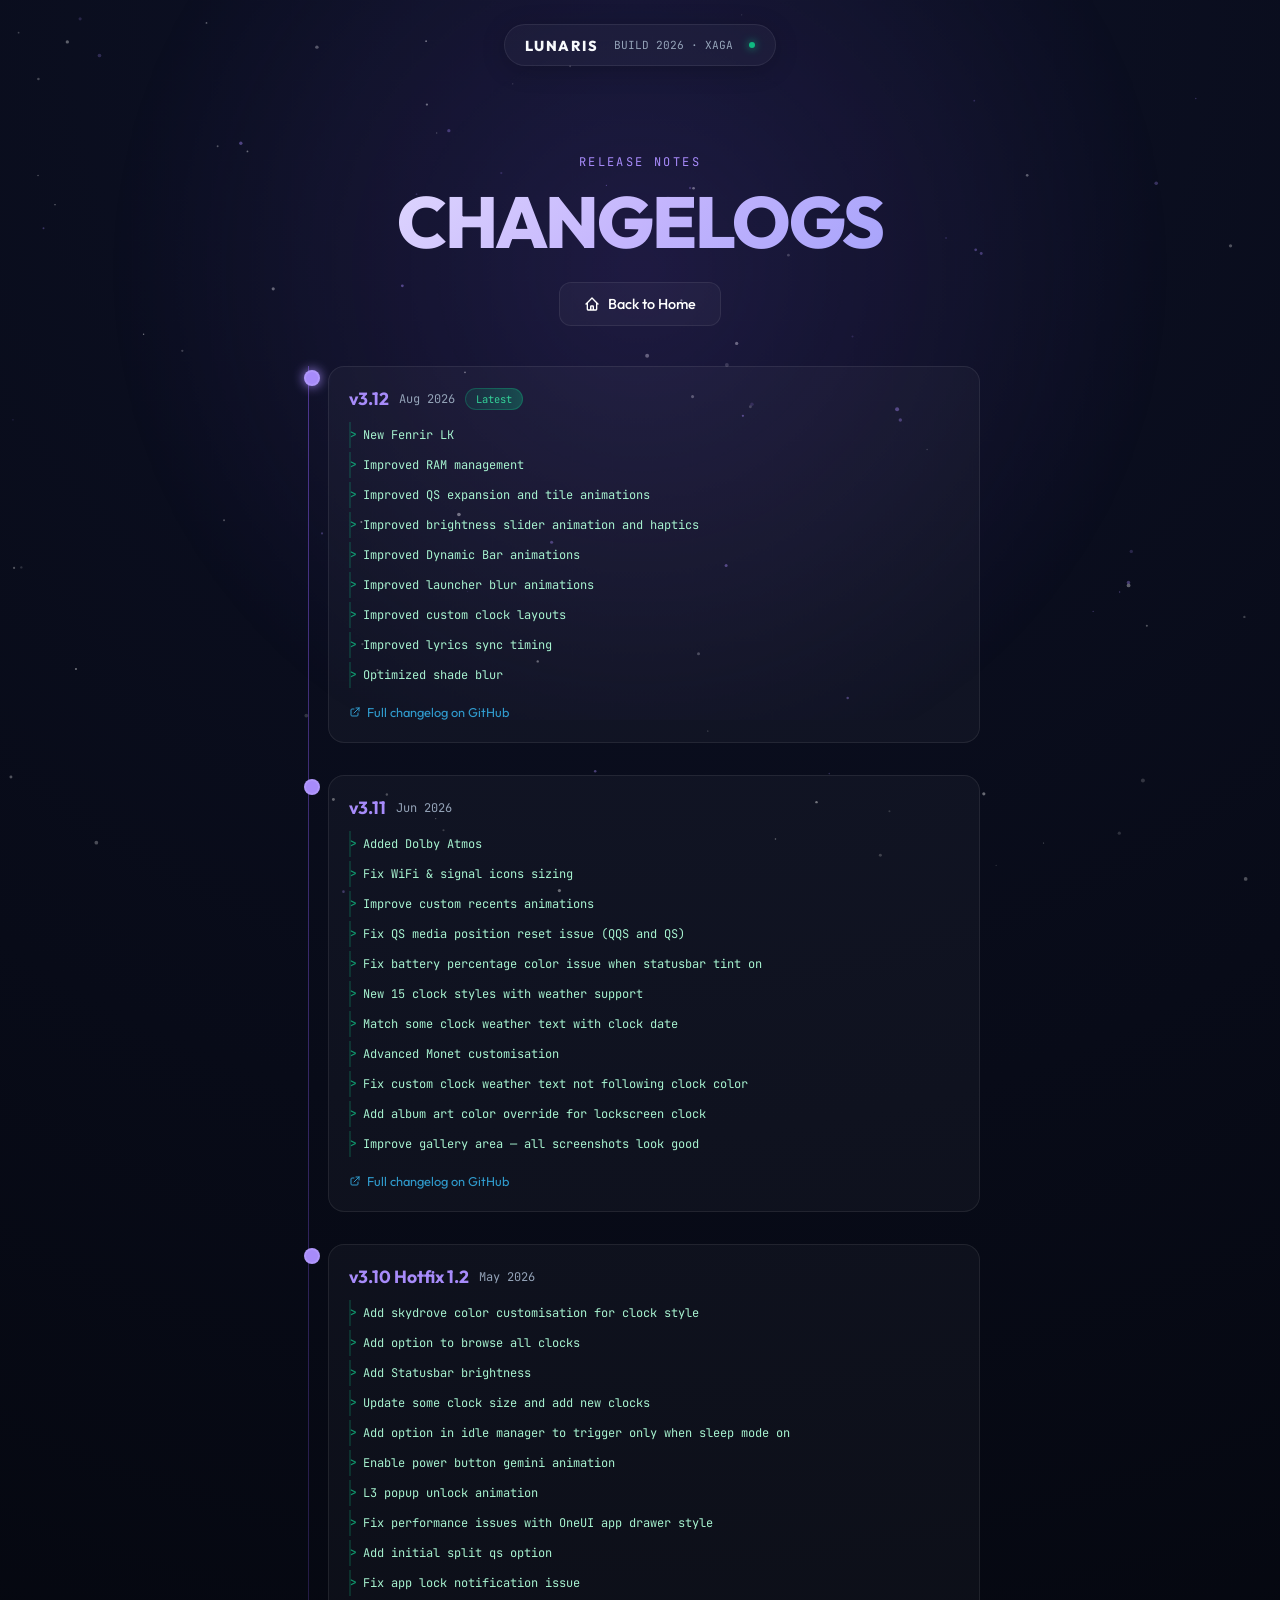
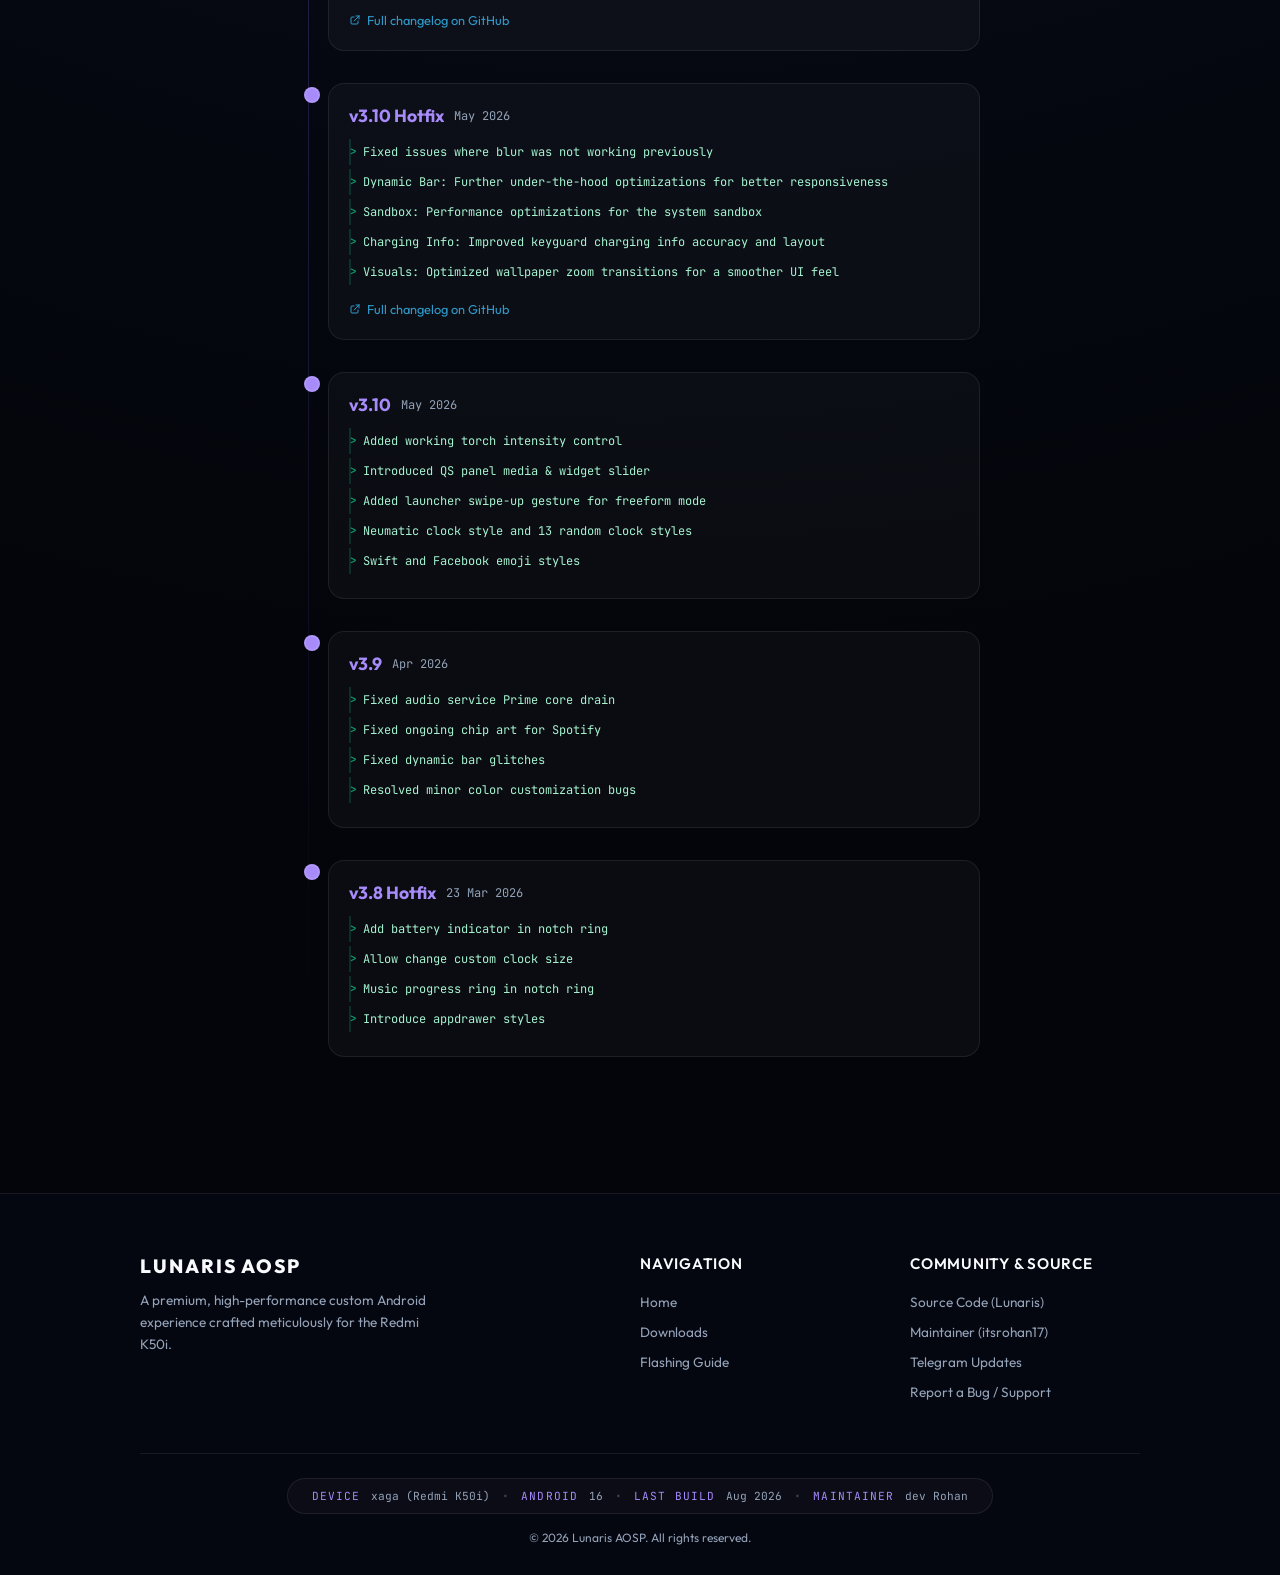
==== commit 03b8aee2: "fixed  orientation" ====
--- a/changelog.html
+++ b/changelog.html
@@ -1,5 +1,11 @@
 <!DOCTYPE html>
 <html lang="en">
+<head>
+  <meta charset="UTF-8">
+  <meta name="viewport" content="width=device-width, initial-scale=1.0, maximum-scale=5.0">
+  <meta name="theme-color" content="#03050a">
+  <title>Changelogs · Lunaris AOSP</title>
+
   <meta name="description" content="Detailed release notes and changelogs for Lunaris AOSP updates on Redmi K50i (xaga).">
   <meta name="keywords" content="Lunaris AOSP changelog, Redmi K50i updates, xaga release notes, Android 16 features">
   <meta name="author" content="dev Rohan (itsrohan17)">
--- a/style.css
+++ b/style.css
@@ -268,6 +268,14 @@
   box-shadow: 0 8px 24px rgba(0,0,0,0.3);
 }
 
+/* Feature Cards */
+.features { position: relative; z-index: 10; padding: 0 16px 64px; max-width: 1000px; margin: 0 auto; }
+.features-grid { display: grid; grid-template-columns: repeat(3, 1fr); gap: 24px; max-width: 1000px; margin: 0 auto; }
+@media (max-width: 768px) { .features-grid { grid-template-columns: 1fr; gap: 16px; } }
+
+.feat { position: relative; background: var(--glass); border: 1px solid var(--glass-border); border-radius: 20px; padding: 32px 24px; backdrop-filter: blur(12px); -webkit-backdrop-filter: blur(12px); transition: transform 0.3s ease, border-color 0.3s ease, box-shadow 0.3s ease; }
+.feat:hover { transform: translate3d(0, -4px, 0); border-color: rgba(139,92,246,0.4); box-shadow: 0 10px 30px rgba(139,92,246,0.1); }
+
 /* Quick Install Preview */
 .quick-install {
   position: relative;
--- a/perf.css
+++ b/perf.css
@@ -115,12 +115,28 @@
   }
 
   .btns {
-    margin-bottom: 48px;
-    padding: 0 4px;
+    display: flex;
+    flex-wrap: wrap;
+    justify-content: center;
+    gap: 10px;
+    margin-bottom: 40px;
+    padding: 0 8px;
+    width: 100%;
   }
 
   .btn {
     min-height: 44px;
+    flex: 1 1 calc(50% - 10px);
+    max-width: 100%;
+    justify-content: center;
+    font-size: 0.82rem;
+    padding: 10px 14px;
+  }
+
+  @media (max-width: 480px) {
+    .btn {
+      flex: 1 1 100%;
+    }
   }
 
   /* ── Download cards (badge clipping fix) ── */
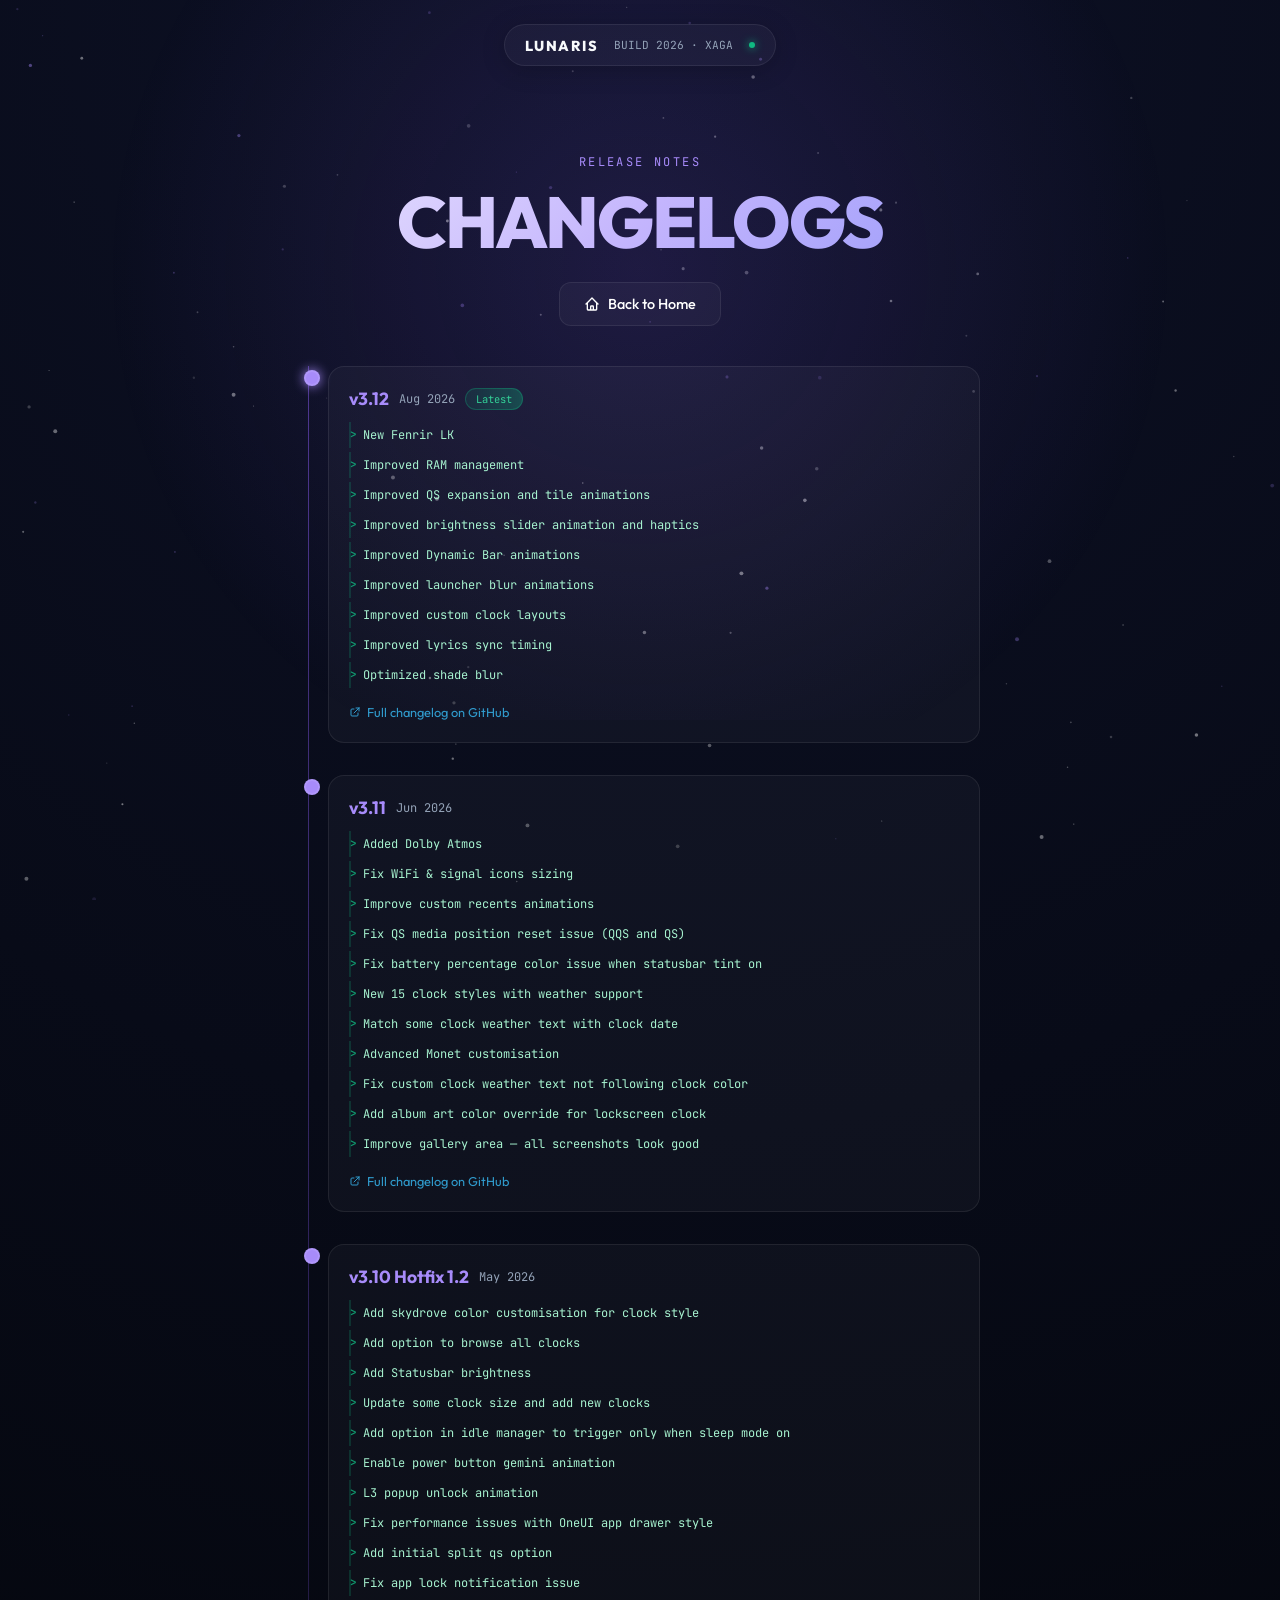
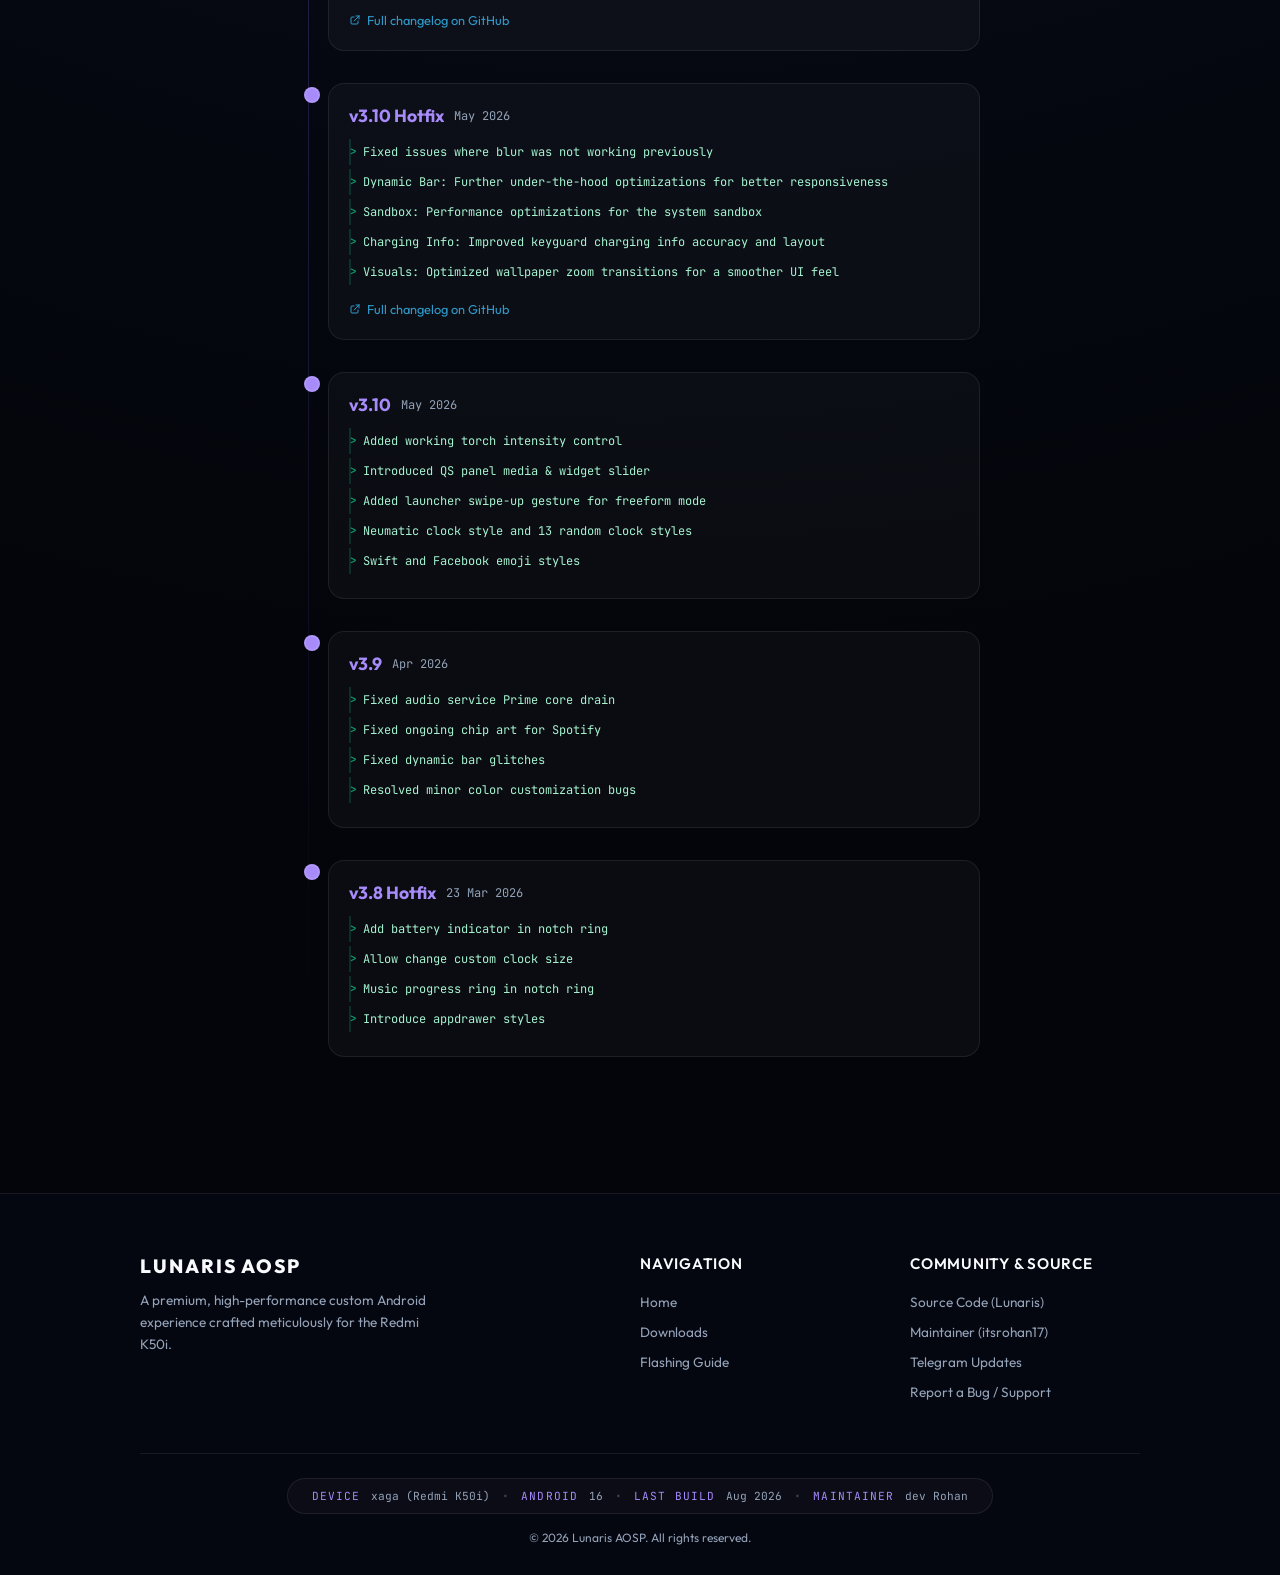
==== commit ab3febe1: "remove ota link" ====
--- a/changelog.html
+++ b/changelog.html
@@ -388,12 +388,6 @@
   <script>
     (function () {
       const isMobile = window.LUNARIS_IS_MOBILE ?? matchMedia('(max-width:767px)').matches;
-
-      const tlObs = new IntersectionObserver(entries => { entries.forEach(e => { if (e.isIntersecting) e.target.classList.add('visible'); }); }, lunarisRevealOpts({ threshold: 0.15 }));
-      document.querySelectorAll('.tl-item').forEach(el => tlObs.observe(el));
-      const revealObs = new IntersectionObserver(entries => { entries.forEach(e => { if (e.isIntersecting) { e.target.classList.add('active'); revealObs.unobserve(e.target); } }); }, lunarisRevealOpts({ threshold: 0.08 }));
-      document.querySelectorAll('.scroll-reveal').forEach(el => revealObs.observe(el));
-
     })();
   </script>
 </body>
--- a/style.css
+++ b/style.css
@@ -30,21 +30,35 @@
 
 html {
   scroll-behavior: smooth;
+  scrollbar-width: thin;
+  scrollbar-color: rgba(139, 92, 246, 0.5) transparent;
   font-family: var(--font-sans);
   background-color: var(--bg);
   color: var(--text);
   overflow-x: hidden;
+  overflow-y: scroll;
+  overscroll-behavior-y: auto;
   -webkit-font-smoothing: antialiased;
 }
 
 body {
   font-family: var(--font-sans);
   background: var(--bg);
-  background-image: var(--bg-gradient);
-  background-attachment: fixed;
   color: var(--text);
   min-height: 100vh;
   overflow-x: hidden;
+  position: relative;
+  touch-action: pan-y;
+}
+
+body::before {
+  content: "";
+  position: fixed;
+  inset: 0;
+  background-image: var(--bg-gradient);
+  z-index: -1;
+  pointer-events: none;
+  transform: translateZ(0);
 }
 
 /* Accessibility Focus Outline */
@@ -74,7 +88,6 @@
   z-index: 0;
   pointer-events: none;
   animation: nebulaBreathe 12s ease-in-out infinite alternate;
-  will-change: transform, opacity;
 }
 
 @keyframes nebulaBreathe {
@@ -87,7 +100,6 @@
   opacity: 0;
   transform: translate3d(0, 20px, 0);
   animation: fadeUp 0.8s var(--ease-expo) forwards;
-  will-change: transform, opacity;
 }
 
 @keyframes fadeUp {
@@ -105,12 +117,12 @@
   opacity: 0;
   transform: translate3d(0, 24px, 0);
   transition: opacity 0.7s var(--ease-expo), transform 0.7s var(--ease-expo);
-  will-change: transform, opacity;
 }
 
 .scroll-reveal.active {
   opacity: 1;
-  transform: translate3d(0, 0, 0);
+  transform: none;
+  will-change: auto;
 }
 
 /* Navigation Header */
--- a/perf.css
+++ b/perf.css
@@ -28,7 +28,6 @@
   .device-info {
     -webkit-backdrop-filter: blur(10px);
     backdrop-filter: blur(10px);
-    will-change: transform, opacity;
   }
 
   .nav { background: rgba(8, 10, 22, 0.85); }
@@ -228,6 +227,9 @@
   .ss-carousel {
     gap: 16px;
     padding: 10px 4px 32px;
+    -webkit-overflow-scrolling: touch;
+    overscroll-behavior-x: contain;
+    touch-action: pan-x pan-y;
   }
 
   .pw {
@@ -399,12 +401,12 @@
   }
 
   .scroll-reveal.active {
-    transform: translate3d(0, 0, 0);
+    transform: none;
   }
 
   html.is-mobile .scroll-reveal.in-view {
     opacity: 1;
-    transform: translate3d(0, 0, 0);
+    transform: none;
   }
 
   .feat {
@@ -419,7 +421,7 @@
   .feat.visible,
   .feat.rev.visible {
     opacity: 1;
-    transform: translate3d(0, 0, 0);
+    transform: none;
   }
 
   .feat.rev {
@@ -435,7 +437,7 @@
 
   .terminal-wrap.visible {
     opacity: 1;
-    transform: translate3d(0, 0, 0);
+    transform: none;
   }
 
   .dl-card {
@@ -449,7 +451,7 @@
 
   .dl-card.visible {
     opacity: 1;
-    transform: translate3d(0, 0, 0);
+    transform: none;
   }
 
   .dl-card:nth-child(1) { transition-delay: 0s !important; }
